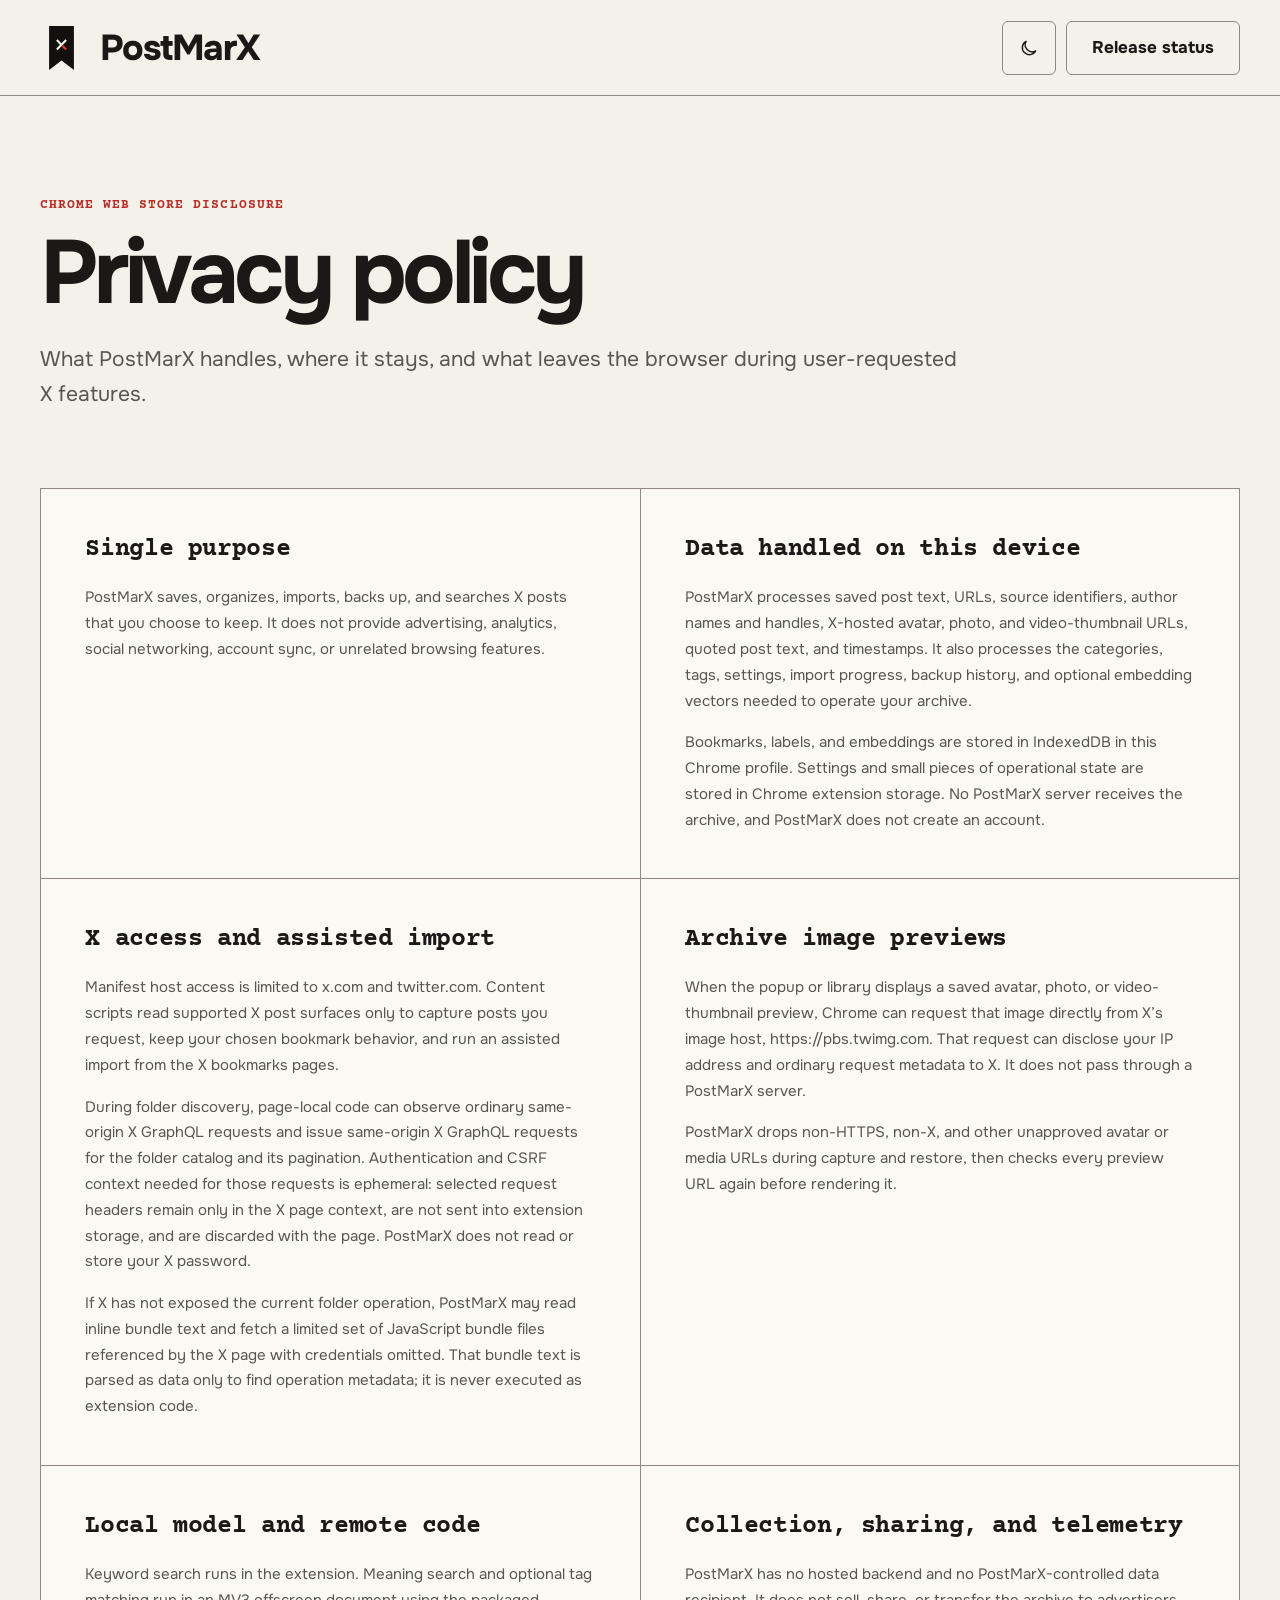
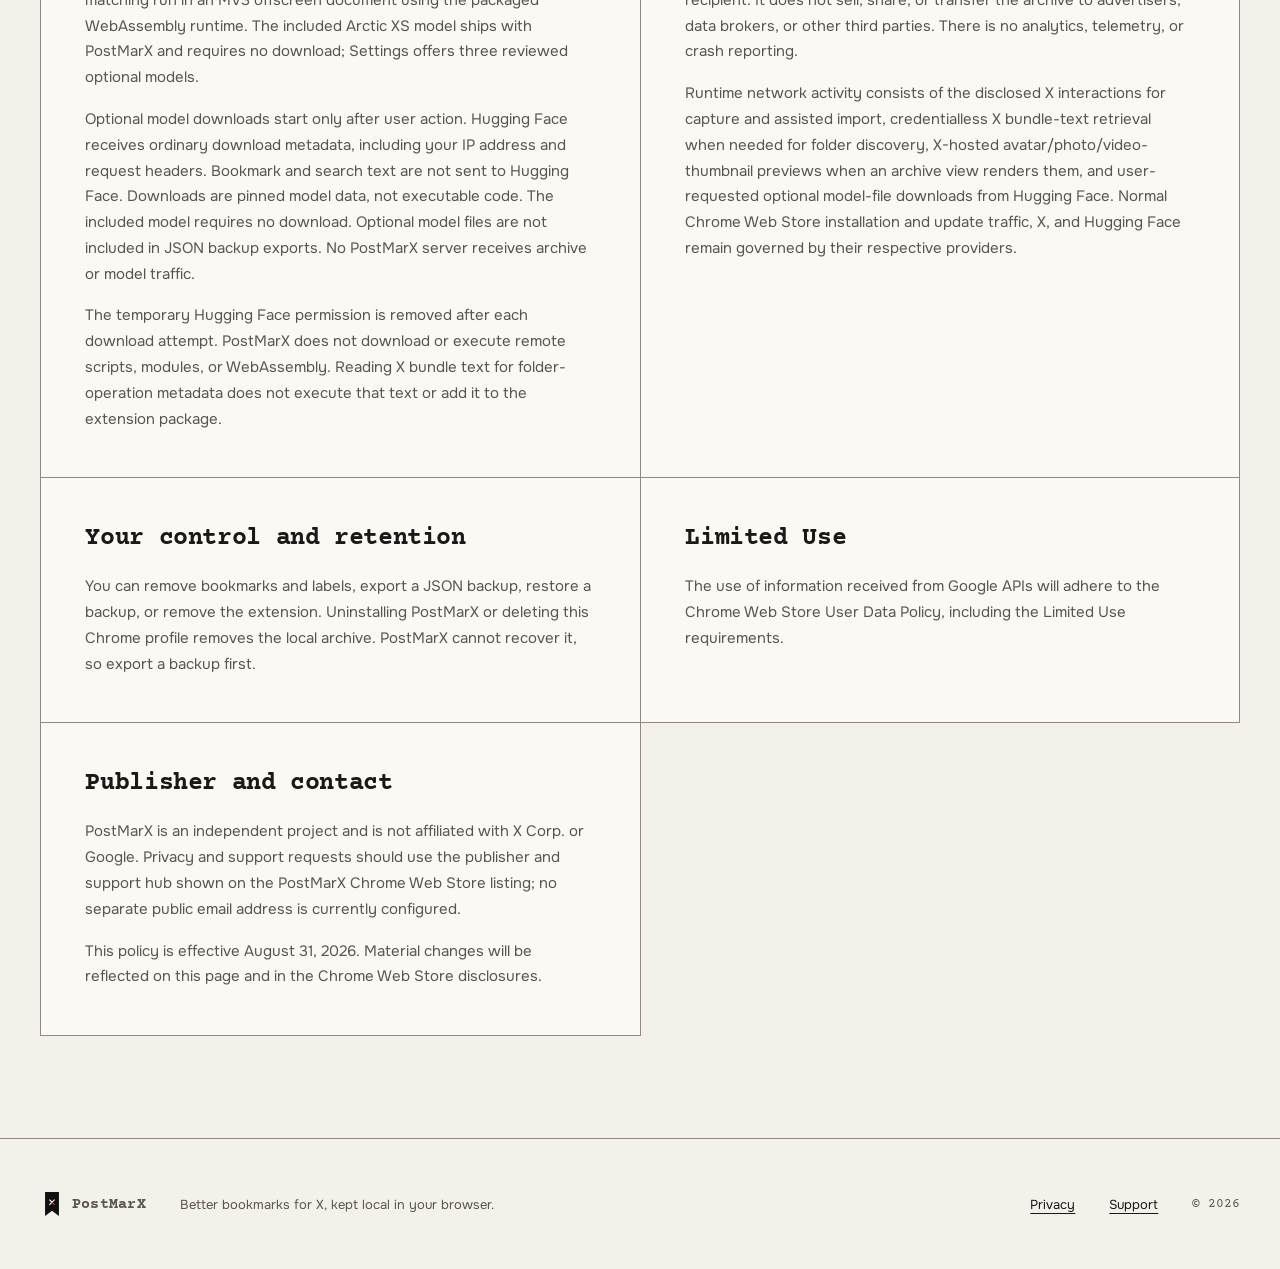
==== privacy.html @ 9039911f "Deploy website 40f8891fd29f" ====
<!doctype html>
<html lang="en">
  <head>
    <meta charset="UTF-8" />
    <meta name="viewport" content="width=device-width, initial-scale=1" />
    <meta name="theme-color" content="#f4f1ea" />
    <meta name="description" content="PostMarX privacy policy and Chrome Web Store data-use disclosure." />
    <link rel="icon" type="image/png" href="./icon-32.png" sizes="32x32" />
    <title>Privacy policy | PostMarX</title>
    <script type="module" crossorigin src="./assets/main-hSiP3x1t.js"></script>
    <link rel="stylesheet" crossorigin href="./assets/main-DnCQyGEs.css">
  </head>
  <body data-page="privacy">
    <div id="app"></div>
  </body>
</html>
---- assets/main-DnCQyGEs.css ----
:root,[data-theme=light]{--lightningcss-light:initial;--lightningcss-dark: ;color-scheme:light;--pmx-bg:#f4f1ea;--pmx-surface:#fbf9f4;--pmx-surface-2:#ece8df;--pmx-surface-3:#ded9cf;--pmx-line:#d9d4ca;--pmx-line-strong:#928a80;--pmx-text:#1b1917;--pmx-text-2:#595550;--pmx-text-3:#6b665f;--pmx-action:#1b1917;--pmx-action-hover:#302c28;--pmx-on-action:#fff9f3;--pmx-accent:#b92d27;--pmx-accent-wash:#f8e7e3;--pmx-accent-line:#e2aca6;--pmx-danger:#972348;--pmx-danger-hover:#7e1a3b;--pmx-danger-wash:#f7e8ed;--pmx-on-danger:#fff7fa;--pmx-ok:#356b49;--pmx-radius-sm:4px;--pmx-radius:6px;--pmx-radius-lg:10px;--pmx-ease:cubic-bezier(.2, 0, 0, 1)}[data-theme=dark]{--lightningcss-light: ;--lightningcss-dark:initial;color-scheme:dark;--pmx-bg:#12110f;--pmx-surface:#1a1816;--pmx-surface-2:#24211e;--pmx-surface-3:#302c28;--pmx-line:#34302c;--pmx-line-strong:#777069;--pmx-text:#f3efe7;--pmx-text-2:#c1bab0;--pmx-text-3:#9d958b;--pmx-action:#e4ded4;--pmx-action-hover:#f3efe7;--pmx-on-action:#181614;--pmx-accent:#f06b62;--pmx-accent-wash:#3b211f;--pmx-accent-line:#80423e;--pmx-danger:#ff84a6;--pmx-danger-hover:#ffa0b9;--pmx-danger-wash:#3a1d29;--pmx-on-danger:#240b14;--pmx-ok:#76c690}@media (prefers-color-scheme:dark){:root:not([data-theme]){--lightningcss-light: ;--lightningcss-dark:initial;color-scheme:dark;--pmx-bg:#12110f;--pmx-surface:#1a1816;--pmx-surface-2:#24211e;--pmx-surface-3:#302c28;--pmx-line:#34302c;--pmx-line-strong:#777069;--pmx-text:#f3efe7;--pmx-text-2:#c1bab0;--pmx-text-3:#9d958b;--pmx-action:#e4ded4;--pmx-action-hover:#f3efe7;--pmx-on-action:#181614;--pmx-accent:#f06b62;--pmx-accent-wash:#3b211f;--pmx-accent-line:#80423e;--pmx-danger:#ff84a6;--pmx-danger-hover:#ffa0b9;--pmx-danger-wash:#3a1d29;--pmx-on-danger:#240b14;--pmx-ok:#76c690}}@font-face{font-family:Onest;src:url(./Onest-Variable-CUIqqgP9.woff2)format("woff2");font-weight:100 900;font-style:normal;font-display:swap}@font-face{font-family:Courier Prime;src:url(./CourierPrime-Regular-DXo6U2x0.ttf)format("truetype");font-weight:400;font-style:normal;font-display:swap}@font-face{font-family:Courier Prime;src:url(./CourierPrime-Bold-CsRXgBhi.ttf)format("truetype");font-weight:700;font-style:normal;font-display:swap}:root{font-synthesis:none;text-rendering:optimizelegibility;scroll-behavior:smooth;--font-voice:"Courier Prime", "Courier New", monospace;--page-gutter:clamp(24px, 3.1vw, 52px);--page-max:1536px;font-family:Onest,ui-sans-serif,system-ui,sans-serif}*{box-sizing:border-box}.sr-only{clip:rect(0, 0, 0, 0);white-space:nowrap;border:0;width:1px;height:1px;padding:0;position:absolute;overflow:hidden}html,body,#app{min-height:100%;margin:0}body{background:var(--pmx-bg);color:var(--pmx-text)}body,button,a{font-family:inherit}a{color:inherit;text-underline-offset:4px;text-decoration-thickness:1px}button{color:inherit}::selection{background:var(--pmx-accent);color:var(--pmx-on-action)}::-webkit-scrollbar{width:10px}::-webkit-scrollbar-track{background:var(--pmx-bg)}::-webkit-scrollbar-thumb{background:var(--pmx-line-strong);border:3px solid var(--pmx-bg)}:focus-visible{outline:2px solid var(--pmx-accent);outline-offset:3px}[data-anchor-focus]:focus{outline:2px solid var(--pmx-accent);outline-offset:8px}.site-shell{background:var(--pmx-bg);min-width:320px;overflow:clip}.site-header{width:min(100%, var(--page-max));min-height:96px;padding:0 var(--page-gutter);border-bottom:1px solid var(--pmx-line-strong);grid-template-columns:1fr auto auto;align-items:center;gap:clamp(28px,4vw,68px);margin:0 auto;display:grid}.site-brand{letter-spacing:-.035em;align-items:center;gap:16px;width:fit-content;font-size:36px;font-weight:760;text-decoration:none;display:inline-flex}.brand-mark{object-fit:contain}.site-brand__mark{width:44px;height:44px}[data-theme=dark] .brand-mark{content:url("data:image/svg+xml,%3csvg%20xmlns='http://www.w3.org/2000/svg'%20width='537.5579'%20height='925.6'%20viewBox='243.2211%2049.2000%20537.5579%20925.6000'%3e%3ctitle%3ePostMarX%20Dark%20Icon%3c/title%3e%3cdesc%3eCanonical%20PostMarX%20bookmark%20icon.%3c/desc%3e%3cpath%20class='ribbon'%20d='%20M%20245.2211%2051.2000%20H%20778.7789%20V%20972.8000%20L%20512%20773.3895%20L%20245.2211%20972.8000%20Z'%20fill='%23F2EFE8'/%3e%3cg%20%3e%3cline%20x1='412.2947'%20y1='544.3368'%20x2='611.7053'%20y2='344.9263'%20stroke='%2311100F'%20stroke-width='45.8105'%20stroke-linecap='butt'/%3e%3cline%20x1='412.2947'%20y1='344.9263'%20x2='503.9158'%20y2='436.5474'%20stroke='%2311100F'%20stroke-width='45.8105'%20stroke-linecap='butt'/%3e%3cline%20x1='534.9053'%20y1='467.5368'%20x2='611.7053'%20y2='544.3368'%20stroke='%23E2342D'%20stroke-width='45.8105'%20stroke-linecap='butt'/%3e%3c/g%3e%3c/svg%3e")}.site-brand--small{font-family:var(--font-voice);letter-spacing:.02em;gap:8px;font-size:15px;font-weight:700}.site-brand--small .site-brand__mark{width:24px;height:24px}.site-header nav{align-items:center;gap:clamp(24px,3vw,46px);display:flex}.site-header nav a{align-items:center;min-height:44px;font-size:17px;text-decoration:none;display:inline-flex}.site-header nav a:hover{color:var(--pmx-accent)}.site-header__actions{align-items:center;gap:10px;display:flex}.theme-toggle{border:1px solid var(--pmx-line-strong);border-radius:var(--pmx-radius);width:54px;height:54px;color:var(--pmx-text);cursor:pointer;transition:background .14s var(--pmx-ease), transform .14s var(--pmx-ease);background:0 0;place-items:center;padding:0;display:grid}.theme-toggle:hover{background:var(--pmx-surface-2)}.theme-toggle:active{transform:translateY(1px)}.chrome-cta,.secondary-action{background:var(--pmx-action);width:fit-content;min-height:54px;color:var(--pmx-on-action);border-radius:var(--pmx-radius);transition:background .14s var(--pmx-ease), transform .14s var(--pmx-ease);justify-content:center;align-items:center;padding:0 25px;font-size:17px;font-weight:720;text-decoration:none;display:inline-flex}.chrome-cta:hover{background:var(--pmx-action-hover);transform:translateY(-1px)}.chrome-cta:active{transform:translateY(1px)}.site-header__cta{min-height:54px}.hero{width:min(100%, var(--page-max));min-height:706px;padding:44px var(--page-gutter) 40px;grid-template-columns:minmax(405px,.86fr) minmax(880px,2.14fr);align-items:center;gap:clamp(24px,2.6vw,44px);margin:0 auto;display:grid}.hero__copy{align-self:center;padding-bottom:12px}.hero__copy h1{letter-spacing:-.04em;text-wrap:nowrap;width:max-content;max-width:none;margin:0 0 24px;font-size:clamp(48px,3.52vw,54px);font-weight:840;line-height:1.08}.hero__copy h1 span{white-space:nowrap}.hero__copy>p{max-width:32ch;color:var(--pmx-text-2);margin:0 0 28px;font-size:18px;line-height:1.55}.hero__copy small{color:var(--pmx-text-3);margin-top:16px;font-size:12px;display:block}.product-flow{grid-template-columns:minmax(235px,.9fr) 38px minmax(170px,.62fr) 38px minmax(400px,1.48fr);align-items:start;gap:10px;width:100%;margin:0;display:grid}.flow-stage{min-width:0}.stage-legend{min-height:52px;font-family:var(--font-voice);text-transform:uppercase;letter-spacing:.08em;white-space:nowrap;align-items:center;gap:12px;margin:0 0 16px;display:flex}.stage-legend span,.proof-strip article>span{border:1px solid var(--pmx-accent);width:30px;height:30px;color:var(--pmx-accent);border-radius:50%;flex:none;place-items:center;font-size:15px;display:grid}.stage-legend b{font-size:14px;font-weight:400}.save-card{border:1px solid var(--pmx-line-strong);border-radius:var(--pmx-radius-lg);background:var(--pmx-surface);flex-direction:column;height:414px;display:flex;overflow:hidden}.save-card__chrome{border-bottom:1px solid var(--pmx-line);min-height:54px;color:var(--pmx-text-2);justify-content:space-between;align-items:center;padding:0 25px;display:flex}.save-card__post{padding:28px 18px 20px}.save-card__author,.library-demo__detail-author{align-items:center;gap:10px;display:flex}.save-card__author>p,.library-demo__detail-author p{gap:1px;min-width:0;margin:0;display:grid}.save-card__author strong,.save-card__author small{white-space:nowrap;text-overflow:ellipsis;overflow:hidden}.save-card__author small,.library-demo__detail-author small{color:var(--pmx-text-3);font-size:10px}.save-card__author>svg{margin-left:auto}.save-card__post>p{min-height:118px;margin:20px 0 10px;font-size:13px;line-height:1.6}.save-card__actions{color:var(--pmx-text-2);font-family:var(--font-voice);justify-content:space-between;align-items:center;font-size:10px;display:flex}.save-card__actions>span{align-items:center;gap:4px;display:inline-flex}.save-card__bookmark{border:1px solid var(--pmx-accent);border-radius:var(--pmx-radius-sm);background:var(--pmx-accent-wash);width:36px;height:36px;color:var(--pmx-accent);place-items:center;position:relative;display:grid!important}.save-card__bookmark-glyph{fill:currentColor}.save-card__click-pointer{z-index:1;color:var(--pmx-text);filter:drop-shadow(-1px 0 var(--pmx-surface)) drop-shadow(1px 0 var(--pmx-surface)) drop-shadow(0 -1px var(--pmx-surface)) drop-shadow(0 1px var(--pmx-surface));pointer-events:none;position:absolute;top:19px;left:16px}.save-card__toast{border-radius:var(--pmx-radius);background:var(--pmx-surface);grid-template-columns:auto 1fr auto;align-items:center;gap:10px;min-height:66px;margin:auto 16px 16px;padding:10px 14px;font-size:12px;display:grid;box-shadow:0 8px 24px #1b19172e}.save-card__toast-mark{width:28px;height:28px}.flow-arrow{color:var(--pmx-accent);margin-top:66px;overflow:hidden}.flow-arrow svg,.local-path>svg{fill:none;stroke:currentColor;stroke-width:2px;stroke-linecap:square;stroke-linejoin:miter;width:100%;display:block}.flow-arrow svg{animation:route-signal .82s var(--pmx-ease) both}@keyframes route-signal{0%{clip-path:inset(0 100% 0 0)}to{clip-path:inset(0)}}.model-plate{border:2px solid var(--pmx-line-strong);border-radius:var(--pmx-radius-lg);background:var(--pmx-surface);height:250px;box-shadow:inset 0 0 0 5px var(--pmx-surface-2);font-family:var(--font-voice);text-align:center;flex-direction:column;justify-content:center;align-items:center;gap:14px;margin-top:76px;display:flex;position:relative}.model-plate:before,.model-plate:after{content:"";background:repeating-linear-gradient(90deg, var(--pmx-line-strong) 0 3px, transparent 3px 8px);width:72%;height:10px;position:absolute;left:14%}.model-plate:before{top:-11px}.model-plate:after{bottom:-11px}.model-plate>span{letter-spacing:.08em;font-size:13px}.model-plate>strong{letter-spacing:.05em;font-size:22px}.model-plate>b{border:2px solid var(--pmx-accent);color:var(--pmx-accent);letter-spacing:.02em;padding:7px 9px 4px;font-size:19px;font-weight:400;transform:rotate(-5deg)}.model-plate>small{letter-spacing:.05em;font-size:10px;line-height:1.65}.model-plate__pin{border:1px solid var(--pmx-line-strong);border-radius:50%;width:8px;height:8px;position:absolute}.model-plate__pin--one{top:12px;left:12px}.model-plate__pin--two{top:12px;right:12px}.model-plate__pin--three{bottom:12px;left:12px}.model-plate__pin--four{bottom:12px;right:12px}.search-demo{border:1px solid var(--pmx-line-strong);border-radius:var(--pmx-radius-lg);background:var(--pmx-surface);flex-direction:column;height:590px;font-size:13px;display:flex;overflow:hidden}.search-demo__header{border-bottom:1px solid var(--pmx-line);justify-content:space-between;align-items:center;min-height:52px;padding:0 14px;display:flex}.search-demo__brand,.search-demo__tools,.search-demo__author,.search-demo__chips,.search-demo__status>span,.library-demo__status>span{align-items:center;display:flex}.search-demo__brand{font-family:var(--font-voice);gap:7px}.search-demo__brand strong{letter-spacing:.04em;font-size:14px}.search-demo__brand span{color:var(--pmx-text-3);font-size:11px}.search-demo__mark{width:28px;height:28px}.search-demo__tools{color:var(--pmx-text-2);gap:12px}.search-demo__tools:before{content:"↗";border-right:1px solid var(--pmx-line);align-items:center;min-height:24px;padding-right:12px;font-size:20px;line-height:1;display:inline-flex}.search-demo__tools svg{width:16px;height:16px}.search-demo__controls{border-bottom:1px solid var(--pmx-line);padding:12px}.search-demo__query{border:1px solid var(--pmx-line-strong);border-radius:var(--pmx-radius-sm);white-space:nowrap;align-items:center;gap:9px;min-height:40px;padding:0 11px;font-size:15px;display:flex;overflow:hidden}.search-demo__query span{text-overflow:ellipsis;overflow:hidden}.search-demo__filters{grid-template-columns:1fr 1fr;gap:8px;margin-top:10px;display:grid}.search-demo__filter{grid-template-columns:minmax(0,1fr);gap:5px;min-width:0;display:grid}.search-demo__filter small{color:var(--pmx-text-2);grid-column:1;font-size:11px;font-weight:600}.search-demo__filter b{border:1px solid var(--pmx-line-strong);border-radius:var(--pmx-radius-sm);grid-area:2/1;align-items:center;gap:6px;min-height:34px;padding:0 34px 0 10px;font-size:13px;font-weight:450;display:flex}.search-demo__filter>svg{pointer-events:none;grid-area:2/1;place-self:center end;margin-right:10px}.search-demo__summary{grid-template-columns:minmax(max-content,1fr) auto;align-items:start;gap:6px 12px;padding:10px 12px;display:grid}.search-demo__summary>span{color:var(--pmx-text-3);font-family:var(--font-voice);align-self:center;font-size:11px}.search-demo__modes,.mode-switch{border:1px solid var(--pmx-line-strong);border-radius:var(--pmx-radius-sm);width:fit-content;margin:0;display:flex;overflow:hidden}.search-demo__modes span,.mode-switch span{border-right:1px solid var(--pmx-line);align-items:center;min-height:28px;padding:0 10px;font-size:11px;font-weight:600;display:inline-flex}.search-demo__modes span:last-child,.mode-switch span:last-child{border-right:0}.search-demo__modes span[data-active=true],.mode-switch span[data-active=true]{background:var(--pmx-accent-wash);color:var(--pmx-accent)}.search-demo__summary p{color:var(--pmx-text-2);text-align:right;grid-column:2;margin:0;font-size:11px;line-height:1.35}.search-demo__results{flex:1;min-height:0;overflow:hidden}.search-demo__result{border-top:1px solid var(--pmx-line);grid-template-columns:28px 1fr auto;align-items:start;gap:9px;min-height:128px;padding:12px;display:grid}.search-demo__avatar{border:1px solid var(--pmx-line);background:var(--pmx-surface-2);width:28px;height:28px;color:var(--pmx-text-2);font-family:var(--font-voice);border-radius:50%;place-items:center;font-size:9px;display:grid}.search-demo__result-copy{min-width:0}.search-demo__author{gap:6px}.search-demo__author strong{font-size:13px}.search-demo__author span,.search-demo__result>time{color:var(--pmx-text-3);font-size:11px}.search-demo__result-copy>p{color:var(--pmx-text-2);margin:6px 0 9px;font-size:13px;line-height:1.5}.search-demo__chips{flex-wrap:wrap;gap:5px}.search-demo__chip{border-radius:var(--pmx-radius-sm);background:var(--pmx-surface-2);min-height:22px;font-family:var(--font-voice);align-items:center;gap:4px;padding:0 7px;font-size:10px;display:inline-flex}.search-demo__chip[data-category=true]{border:1px solid var(--pmx-line-strong);background:0 0}.search-demo__chip i,.library-demo__sidebar i,.library-demo__detail i,.organize-docket__rail i{background:var(--pmx-accent);width:6px;height:6px;display:inline-block}i[data-color=ochre]{background:#9b6d24}i[data-color=green]{background:var(--pmx-ok)}.search-demo__status,.library-demo__status{border-top:1px solid var(--pmx-line);min-height:34px;font-family:var(--font-voice);color:var(--pmx-text-2);white-space:nowrap;justify-content:space-between;align-items:center;padding:0 12px;font-size:11px;display:flex}.search-demo__status i,.library-demo__status i{border:1px solid var(--pmx-ok);background:var(--pmx-ok);border-radius:50%;width:8px;height:8px;margin-right:6px}.search-demo__status .search-demo__status-spinner{border-color:var(--pmx-text-3);background:0 0;border-right-color:#0000}.proof-strip{width:min(100%, var(--page-max));border-top:1px solid var(--pmx-line-strong);border-bottom:1px solid var(--pmx-line-strong);grid-template-columns:repeat(3,1fr);min-height:222px;margin:0 auto;display:grid}.proof-strip article{border-right:1px solid var(--pmx-line-strong);grid-template-columns:30px 1fr;align-items:start;gap:14px;padding:48px clamp(26px,3vw,54px);display:grid}.proof-strip article:last-child{border-right:0}.proof-strip h2{font-family:var(--font-voice);letter-spacing:.02em;margin:2px 0 16px;font-size:17px}.proof-strip p{max-width:39ch;color:var(--pmx-text-2);margin:0;font-size:14px;line-height:1.6}.section{width:min(100%, var(--page-max));padding:clamp(84px, 9vw, 140px) var(--page-gutter);border-bottom:1px solid var(--pmx-line-strong);margin:0 auto}.section-heading{max-width:780px;margin-bottom:52px}.section-heading h2,.privacy-section h2,.install-section h2{letter-spacing:-.04em;text-wrap:balance;max-width:15ch;margin:0 0 22px;font-size:clamp(38px,4.3vw,68px);line-height:1.02}.section-heading>p,.privacy-section__copy>p,.install-section>p{max-width:65ch;color:var(--pmx-text-2);margin:0;font-size:18px;line-height:1.6}.library-demo{border:1px solid var(--pmx-line-strong);border-radius:var(--pmx-radius-lg);background:var(--pmx-surface);grid-template-rows:64px 1fr;grid-template-columns:190px minmax(440px,1fr) minmax(310px,.72fr);min-height:680px;margin:0;display:grid;overflow:hidden}.library-demo__header{border-bottom:1px solid var(--pmx-line);grid-column:1/-1;grid-template-columns:190px minmax(300px,620px) 1fr;align-items:center;gap:22px;padding:0 18px;display:grid}.library-demo__brand small{color:var(--pmx-text-3);font-family:var(--font-voice);white-space:nowrap;font-size:10px;font-weight:400}.library-demo__search{border:1px solid var(--pmx-line-strong);border-radius:var(--pmx-radius-sm);min-height:38px;color:var(--pmx-text-2);align-items:center;gap:10px;padding:0 12px;display:flex}.library-demo__theme{justify-self:end;place-items:center;display:grid}.library-demo__sidebar{border-right:1px solid var(--pmx-line);flex-direction:column;gap:4px;min-width:0;padding:14px 10px;font-size:13px;display:flex}.library-demo__sidebar>strong{color:var(--pmx-text-3);font-family:var(--font-voice);letter-spacing:.08em;margin:16px 8px 5px;font-size:10px}.library-demo__sidebar>span{border-radius:var(--pmx-radius-sm);align-items:center;gap:8px;min-height:38px;padding:0 9px;display:flex}.library-demo__sidebar>span[data-active=true]{background:var(--pmx-accent-wash);color:var(--pmx-accent)}.library-demo__sidebar b{font-family:var(--font-voice);margin-left:auto;font-size:10px}.library-demo__main{min-width:0;overflow:hidden}.library-demo__titlebar{border-bottom:1px solid var(--pmx-line);align-items:center;min-height:52px;padding:0 16px;font-size:16px;font-weight:720;display:flex}.library-demo__toolbar{justify-content:space-between;align-items:center;min-height:54px;padding:0 12px;display:flex}.library-demo__toolbar strong{color:var(--pmx-text-3);font-family:var(--font-voice);font-size:10px}.library-demo__toolbar>span{border:1px solid var(--pmx-line-strong);border-radius:var(--pmx-radius-sm);align-items:center;gap:8px;min-height:34px;padding:0 10px;font-size:12px;font-weight:620;display:inline-flex}.library-demo__rows>article{border-bottom:1px solid var(--pmx-line);grid-template-columns:36px minmax(0,1fr) auto;align-content:start;gap:12px;min-height:234px;padding:16px 14px;display:grid;position:relative}.library-demo__rows>article[data-selected=true]{background:var(--pmx-surface-2);box-shadow:inset 0 1px var(--pmx-line-strong), inset 0 -1px var(--pmx-line-strong)}.library-demo__rows .search-demo__avatar{width:36px;height:36px;font-size:11px}.library-demo__rows h3{margin:0;font-size:14px}.library-demo__rows h3 small{color:var(--pmx-text-3);margin-left:5px;font-weight:400}.library-demo__rows p{color:var(--pmx-text-2);margin:7px 0 10px;font-size:13px;line-height:1.45}.library-demo__rows time{color:var(--pmx-text-3);font-family:var(--font-voice);font-size:10px}.library-demo__row-copy{min-width:0}.library-demo__row-actions{border:1px solid var(--pmx-line);border-radius:var(--pmx-radius-sm);background:var(--pmx-surface);box-shadow:0 2px 7px color-mix(in srgb, var(--pmx-bg) 65%, transparent);align-items:center;gap:8px;padding:5px 7px;font-size:10px;font-weight:650;display:flex;position:absolute;top:8px;right:8px}.library-demo__row-actions span{white-space:nowrap;align-items:center;gap:3px;display:inline-flex}.library-demo__media{border:1px solid var(--pmx-line-strong);border-radius:var(--pmx-radius-sm);width:100%;height:138px;overflow:hidden}.library-demo__media--photo{background:linear-gradient(90deg, #33481ae6, #777144c7 42%, #615346e0), var(--pmx-surface-3)}.library-demo__media--photo span{filter:blur(5px);background:#2b2730e0;border-radius:42% 42% 12% 12%;width:22%;height:105%;margin:8% auto 0;display:block;box-shadow:0 0 34px 12px #e6e2cb4d}.library-demo__media--code{background:#211b1e;align-content:center;gap:7px;padding:12px;display:grid}.library-demo__media--code span{width:calc(48% + var(--code-line,0%));opacity:.66;background:#a89183;border-radius:1px;height:3px}.library-demo__media--code span:nth-child(2n){background:#846f8f;width:76%}.library-demo__media--code span:nth-child(3n){background:#9e5c58;width:61%}.library-demo__media--compact{height:118px}.library-demo__detail{border-left:1px solid var(--pmx-line);flex-direction:column;min-width:0;display:flex}.library-demo__detail>header{border-bottom:1px solid var(--pmx-line);min-height:52px;color:var(--pmx-text-2);letter-spacing:.08em;text-transform:uppercase;justify-content:space-between;align-items:center;padding:0 16px;font-size:11px;font-weight:700;display:flex}.library-demo__detail-body{flex:1;min-height:0;padding:16px}.library-demo__detail-author{align-items:center;gap:10px;display:flex}.library-demo__detail-author .search-demo__avatar{width:38px;height:38px}.library-demo__detail-author strong,.library-demo__detail-author small{display:block}.library-demo__detail-author p{margin:0}.library-demo__detail-author small{color:var(--pmx-text-3);margin-top:2px}.library-demo__detail-body>p{margin:16px 0 14px;font-size:13px;line-height:1.5}.library-demo__detail .library-demo__media{height:174px}.library-demo__manage-labels{border:1px solid var(--pmx-line-strong);border-radius:var(--pmx-radius-sm);align-items:center;gap:7px;width:fit-content;min-height:34px;margin:12px 0;padding:0 10px;font-size:12px;font-weight:650;display:inline-flex}.library-demo__detail dl{margin:0}.library-demo__detail dl>div{grid-template-columns:54px minmax(0,1fr);align-items:center;min-height:30px;font-size:10px;display:grid}.library-demo__detail dt{color:var(--pmx-text-3);font-family:var(--font-voice);text-transform:uppercase;font-weight:700}.library-demo__detail dd{min-width:0;color:var(--pmx-text-2);font-family:var(--font-voice);white-space:nowrap;text-overflow:ellipsis;justify-content:flex-end;align-items:center;gap:7px;margin:0;display:flex;overflow:hidden}.library-demo__icon-action{place-items:center;margin-left:auto;display:grid}.library-demo__detail-actions{border-top:1px solid var(--pmx-line);justify-content:space-between;align-items:center;gap:8px;min-height:54px;padding:0 16px;display:flex}.library-demo__detail-actions span{border-radius:var(--pmx-radius-sm);background:var(--pmx-action);min-height:34px;color:var(--pmx-on-action);white-space:nowrap;align-items:center;gap:6px;padding:0 10px;font-size:11px;font-weight:650;display:inline-flex}.library-demo__detail-actions span:last-child{background:var(--pmx-danger);color:var(--pmx-on-danger)}.mode-switch{margin:0}.mode-explanations{border-top:1px solid var(--pmx-line-strong);border-bottom:1px solid var(--pmx-line-strong);grid-template-columns:repeat(3,1fr);margin-top:30px;display:grid}.mode-explanations article{border-right:1px solid var(--pmx-line-strong);padding:28px 30px}.mode-explanations article:last-child{border-right:0}.mode-explanations h3{font-family:var(--font-voice);margin:0 0 10px;font-size:16px}.mode-explanations p{color:var(--pmx-text-2);margin:0;line-height:1.55}.scope-note{max-width:80ch;color:var(--pmx-text-3);margin:24px 0 0;font-size:13px;line-height:1.6}.organize-section{grid-template-columns:minmax(330px,.75fr) minmax(600px,1.25fr);gap:clamp(50px,8vw,130px);display:grid}.organize-section .section-heading{margin:0}.organize-docket{border-top:1px solid var(--pmx-line-strong);border-bottom:1px solid var(--pmx-line-strong);grid-template-columns:minmax(220px,.78fr) minmax(340px,1.22fr);display:grid}.organize-docket__rail{border-right:1px solid var(--pmx-line-strong);margin:0;padding:18px 22px}.organize-docket__rail>div{border-bottom:1px solid var(--pmx-line);justify-content:space-between;align-items:center;min-height:48px;font-size:13px;display:flex}.organize-docket__rail>div:last-child{border-bottom:0}.organize-docket__rail span{align-items:center;gap:8px;display:flex}.organize-docket__rail b{color:var(--pmx-text-3);font-family:var(--font-voice);font-size:11px}.organize-docket__copy{padding:8px 28px}.organize-docket__copy article{border-bottom:1px solid var(--pmx-line);grid-template-columns:24px 1fr;column-gap:12px;padding:23px 0;display:grid}.organize-docket__copy article:last-child{border-bottom:0}.organize-docket__copy svg{color:var(--pmx-accent);grid-row:1/3}.organize-docket__copy h3{font-family:var(--font-voice);margin:0 0 8px;font-size:15px}.organize-docket__copy p{color:var(--pmx-text-2);margin:0;font-size:13px;line-height:1.55}.privacy-section{background:var(--pmx-surface-2);grid-template-columns:minmax(360px,.78fr) minmax(650px,1.22fr);align-items:center;gap:clamp(50px,8vw,130px);display:grid}.privacy-section__copy ul{gap:12px;margin:30px 0 0;padding:0;list-style:none;display:grid}.privacy-section__copy li{align-items:center;gap:10px;font-size:14px;display:flex}.privacy-section__copy li svg{color:var(--pmx-ok)}.text-link{color:var(--pmx-accent);margin-top:28px;font-weight:700;display:inline-block}.local-path{grid-template-columns:repeat(3,minmax(150px,1fr) 46px);align-items:center;min-height:300px;margin:0;display:grid}.local-path>div{border:1px solid var(--pmx-line-strong);border-radius:var(--pmx-radius-lg);background:var(--pmx-bg);text-align:center;flex-direction:column;justify-content:center;align-items:center;gap:14px;min-height:190px;padding:30px 18px;display:flex}.local-path>div svg{color:var(--pmx-accent)}.local-path>div span{font-family:var(--font-voice);letter-spacing:.07em;font-size:11px}.local-path>div b{max-width:16ch;font-size:13px;font-weight:500;line-height:1.45}.local-path>svg{color:var(--pmx-accent)}.local-path>div:last-child{grid-column:5}.faq-section{grid-template-columns:minmax(340px,.75fr) minmax(560px,1.25fr);gap:clamp(60px,8vw,140px);display:grid}.faq-section .section-heading{margin:0}.faq-list{border-top:1px solid var(--pmx-line-strong)}.faq-list details{border-bottom:1px solid var(--pmx-line-strong)}.faq-list summary{cursor:pointer;justify-content:space-between;align-items:center;gap:20px;min-height:68px;font-weight:650;list-style:none;display:flex}.faq-list summary::-webkit-details-marker{display:none}.faq-list summary svg{transition:transform .14s var(--pmx-ease);flex:none}.faq-list details[open] summary svg{transform:rotate(180deg)}.faq-list details p{max-width:68ch;color:var(--pmx-text-2);margin:-4px 44px 24px 0;line-height:1.65}.install-section{width:min(100%, var(--page-max));min-height:490px;padding:92px var(--page-gutter);border-bottom:1px solid var(--pmx-line-strong);text-align:center;flex-direction:column;justify-content:center;align-items:center;margin:0 auto;display:flex}.install-section__mark{width:52px;height:52px;margin-bottom:24px}.install-section h2{max-width:16ch}.install-section>p{max-width:48ch;margin-bottom:30px}.secondary-action{color:var(--pmx-text);border:1px solid var(--pmx-line-strong);background:0 0}.secondary-action:hover{color:var(--pmx-accent);border-color:var(--pmx-accent)}.policy-page{width:min(100%, var(--page-max));padding:clamp(70px, 8vw, 126px) var(--page-gutter);border-bottom:1px solid var(--pmx-line-strong);margin:0 auto}.policy-page__hero{max-width:920px;margin-bottom:clamp(48px,6vw,88px)}.policy-page__eyebrow{color:var(--pmx-accent);font-family:var(--font-voice);letter-spacing:.08em;text-transform:uppercase;margin:0 0 18px;font-size:13px;font-weight:700}.policy-page__hero h1{letter-spacing:-.05em;margin:0 0 24px;font-size:clamp(50px,7vw,96px);line-height:.98}.policy-page__hero>p:last-child{max-width:68ch;color:var(--pmx-text-2);margin:0;font-size:clamp(17px,2vw,21px);line-height:1.65}.policy-page__grid,.support-grid{border-top:1px solid var(--pmx-line-strong);border-left:1px solid var(--pmx-line-strong);grid-template-columns:repeat(2,minmax(0,1fr));display:grid}.policy-card{border-right:1px solid var(--pmx-line-strong);border-bottom:1px solid var(--pmx-line-strong);background:var(--pmx-surface);min-width:0;padding:clamp(28px,3.5vw,52px)}.policy-card h2,.support-hub h2{font-family:var(--font-voice);letter-spacing:-.015em;margin:0 0 20px;font-size:clamp(19px,2vw,25px);line-height:1.25}.policy-card p,.policy-card li,.support-hub p{color:var(--pmx-text-2);font-size:15px;line-height:1.72}.policy-card p{margin:0 0 16px}.policy-card p:last-child{margin-bottom:0}.policy-card ol,.policy-card ul{margin:0;padding-left:1.35em}.policy-card li+li{margin-top:12px}.support-hub{border:1px solid var(--pmx-line-strong);background:var(--pmx-surface-2);grid-template-columns:minmax(0,1fr) auto;align-items:center;gap:clamp(28px,5vw,74px);margin-top:clamp(48px,6vw,80px);padding:clamp(30px,4vw,58px);display:grid}.support-hub h2{margin-bottom:12px}.support-hub p{max-width:68ch;margin:0}.support-hub .policy-page__eyebrow{color:var(--pmx-accent);margin-bottom:12px}.support-hub__status{font-family:var(--font-voice);max-width:34ch!important;font-size:13px!important}.site-footer{width:min(100%, var(--page-max));min-height:130px;padding:28px var(--page-gutter);color:var(--pmx-text-2);grid-template-columns:auto 1fr auto auto auto;align-items:center;gap:34px;margin:0 auto;font-size:13px;display:grid}.site-footer p{margin:0}.site-footer>a:not(.site-brand){color:var(--pmx-text)}.site-footer>span{font-family:var(--font-voice)}@media (width<=1320px){.hero{grid-template-columns:300px minmax(0,1fr)}.hero__copy h1{font-size:52px}.product-flow{grid-template-columns:minmax(210px,.9fr) 28px minmax(150px,.62fr) 28px minmax(350px,1.48fr);gap:6px}.stage-legend{letter-spacing:.04em;gap:8px}.stage-legend b{font-size:12px}.library-demo{grid-template-columns:150px minmax(390px,1fr) 290px}.library-demo__header{grid-template-columns:150px minmax(300px,620px) 1fr}.library-demo__detail-body{padding:14px}.library-demo__detail-actions{padding:0 12px}.local-path{grid-template-columns:minmax(150px,1fr) 34px minmax(150px,1fr) 34px minmax(150px,1fr)}}@media (width<=1390px){.site-header{grid-template-columns:1fr auto}.site-header nav{display:none}.hero{grid-template-columns:1fr;padding-top:72px}.hero__copy{display:block}.hero__copy h1{grid-column:1/-1;width:auto;max-width:650px}.hero__copy>p{max-width:48ch}.product-flow{grid-template-columns:minmax(230px,.9fr) 34px minmax(170px,.62fr) 34px minmax(380px,1.48fr);margin-top:36px}.proof-strip{margin-top:54px}.organize-section,.privacy-section,.faq-section{grid-template-columns:1fr}.organize-section .section-heading,.faq-section .section-heading{margin-bottom:0}.local-path{max-width:760px}}@media (width<=1020px){.library-demo{grid-template-columns:155px minmax(0,1fr)}.library-demo__header{grid-template-columns:155px minmax(300px,1fr) auto}.library-demo__detail{display:none}}@media (width>=781px) and (width<=960px){.product-flow{grid-template-rows:auto 54px auto;grid-template-columns:minmax(300px,1fr) 46px minmax(220px,.72fr);gap:18px 14px}.flow-stage--save{grid-area:1/1}.flow-arrow--save-to-model{grid-area:1/2}.flow-stage--model{grid-area:1/3}.flow-arrow--model-to-search{grid-area:2/3;align-self:center;width:42px;margin:4px auto;transform:rotate(90deg)}.flow-stage--search{grid-area:3/1/auto/-1}.save-card{max-width:390px}.model-plate{min-width:220px}}@media (width<=780px){.site-header{gap:12px;min-height:76px}.site-brand{gap:9px;font-size:25px}.site-brand__mark{width:32px;height:32px}.theme-toggle{width:44px;height:44px}.site-header__cta{min-height:44px;padding:0 15px;font-size:14px}.hero{min-height:auto;padding-top:54px}.hero__copy{display:block}.hero__copy h1{width:max-content;max-width:none;font-size:clamp(43px,12vw,62px)}.hero__copy>p{font-size:17px}.product-flow{flex-direction:column;align-items:stretch;gap:22px;display:flex}.flow-stage{width:100%}.stage-legend{min-height:40px;margin-bottom:10px}.flow-arrow{width:42px;margin:-2px auto;transform:rotate(90deg)}.save-card{max-width:390px;margin:0 auto}.model-plate{width:min(100%,280px);height:230px;margin:0 auto}.search-demo{height:590px}.proof-strip{grid-template-columns:1fr;margin-top:80px}.proof-strip article{border-right:0;border-bottom:1px solid var(--pmx-line-strong)}.proof-strip article:last-child{border-bottom:0}.section{padding-top:80px;padding-bottom:80px}.section-heading h2,.privacy-section h2,.install-section h2{font-size:clamp(38px,10vw,54px)}.section-heading>p,.privacy-section__copy>p,.install-section>p{font-size:16px}.library-demo{grid-template-rows:auto auto 1fr;grid-template-columns:1fr;min-height:640px}.library-demo__header{grid-column:1;grid-template-columns:1fr auto;gap:12px;padding:12px}.library-demo__header .site-brand{display:none}.library-demo__search{grid-column:1}.library-demo__theme{grid-area:1/2}.library-demo__sidebar{border-right:0;border-bottom:1px solid var(--pmx-line);flex-direction:row;padding:10px 12px;overflow:auto}.library-demo__sidebar>strong{display:none}.library-demo__sidebar>span{flex:none}.library-demo__toolbar{min-height:54px;padding:0 12px}.library-demo__rows>article{min-height:220px}.library-demo__row-actions{display:none}.mode-explanations{grid-template-columns:1fr}.mode-explanations article{border-right:0;border-bottom:1px solid var(--pmx-line-strong)}.mode-explanations article:last-child{border-bottom:0}.organize-docket{grid-template-columns:1fr}.organize-docket__rail{border-right:0;border-bottom:1px solid var(--pmx-line-strong)}.local-path{flex-direction:column;gap:12px;display:flex}.local-path>div{width:100%;min-height:150px}.local-path>svg{width:38px;transform:rotate(90deg)}.site-footer{grid-template-columns:1fr auto;gap:18px}.site-footer p{grid-area:2/1/auto/-1}.policy-page__grid,.support-grid,.support-hub{grid-template-columns:1fr}}@media (width<=420px){:root{--page-gutter:18px}.site-header{padding-right:12px}.site-brand{font-size:21px}.site-header__actions{gap:6px}.theme-toggle{width:40px;height:40px}.site-header__cta{padding:0 12px}.hero__copy h1{letter-spacing:-.035em;text-wrap:balance;width:auto;font-size:clamp(39px,11vw,46px)}.hero__copy h1 span{white-space:normal}.search-demo__tools{gap:9px}.search-demo__summary{grid-template-columns:1fr}.search-demo__modes,.search-demo__summary p{grid-column:1}.search-demo__summary p{text-align:left}.search-demo__result{grid-template-columns:28px 1fr}.search-demo__result>time,.library-demo__toolbar>span{display:none}.library-demo__rows>article{grid-template-columns:34px 1fr}.library-demo__rows time{display:none}.organize-docket__copy{padding:8px 18px}.faq-list summary{font-size:14px}.site-footer{grid-template-columns:1fr}.site-footer>a:not(.site-brand),.site-footer>span{width:fit-content}}@media (prefers-reduced-motion:reduce){:root{scroll-behavior:auto}*,:before,:after{transition-duration:.01ms!important;animation-duration:.01ms!important;animation-iteration-count:1!important}}@media (prefers-color-scheme:dark){:root:not([data-theme]) .brand-mark{content:url("data:image/svg+xml,%3csvg%20xmlns='http://www.w3.org/2000/svg'%20width='537.5579'%20height='925.6'%20viewBox='243.2211%2049.2000%20537.5579%20925.6000'%3e%3ctitle%3ePostMarX%20Dark%20Icon%3c/title%3e%3cdesc%3eCanonical%20PostMarX%20bookmark%20icon.%3c/desc%3e%3cpath%20class='ribbon'%20d='%20M%20245.2211%2051.2000%20H%20778.7789%20V%20972.8000%20L%20512%20773.3895%20L%20245.2211%20972.8000%20Z'%20fill='%23F2EFE8'/%3e%3cg%20%3e%3cline%20x1='412.2947'%20y1='544.3368'%20x2='611.7053'%20y2='344.9263'%20stroke='%2311100F'%20stroke-width='45.8105'%20stroke-linecap='butt'/%3e%3cline%20x1='412.2947'%20y1='344.9263'%20x2='503.9158'%20y2='436.5474'%20stroke='%2311100F'%20stroke-width='45.8105'%20stroke-linecap='butt'/%3e%3cline%20x1='534.9053'%20y1='467.5368'%20x2='611.7053'%20y2='544.3368'%20stroke='%23E2342D'%20stroke-width='45.8105'%20stroke-linecap='butt'/%3e%3c/g%3e%3c/svg%3e")}}@media (forced-colors:active){.chrome-cta,.secondary-action,.save-card,.search-demo,.library-demo,.local-path>div,.policy-card,.support-hub{border:1px solid canvastext}.flow-arrow,.local-path>svg,.organize-docket__copy svg{color:linktext}:focus-visible{outline-color:highlight}}
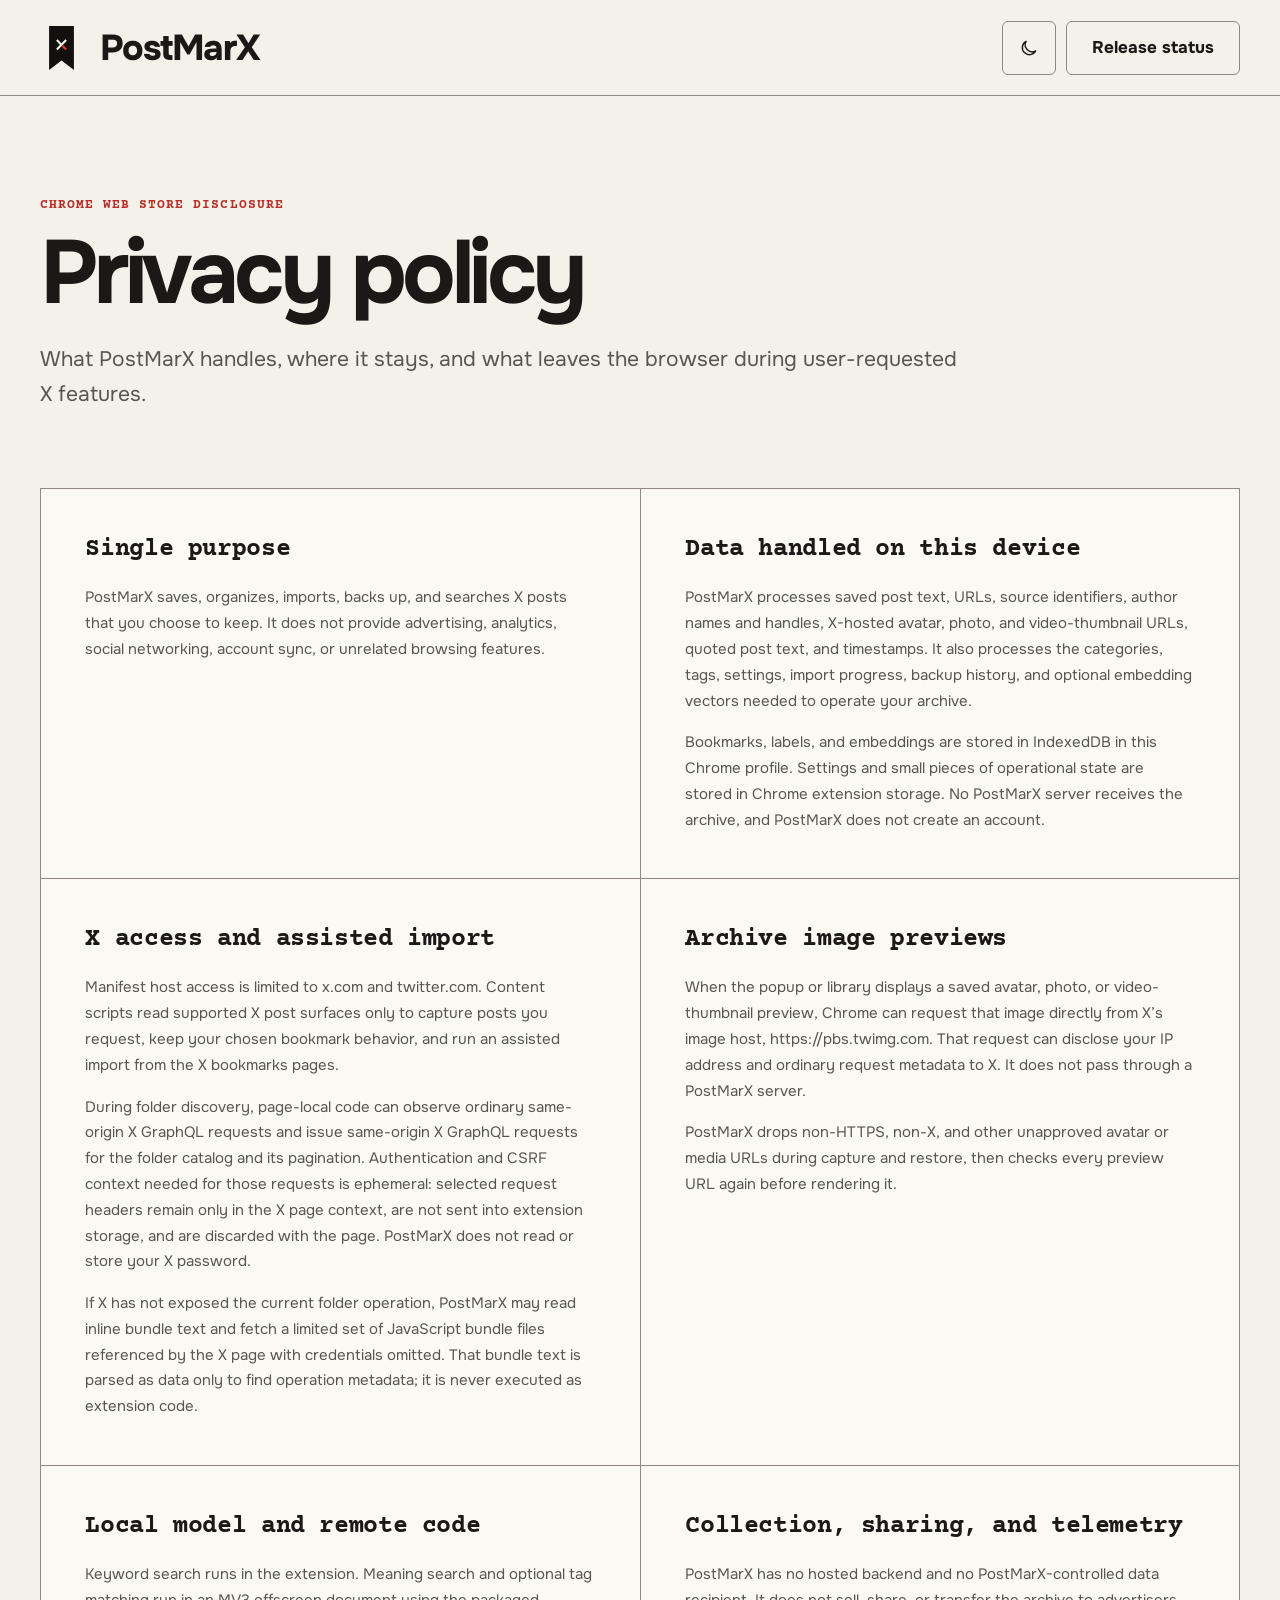
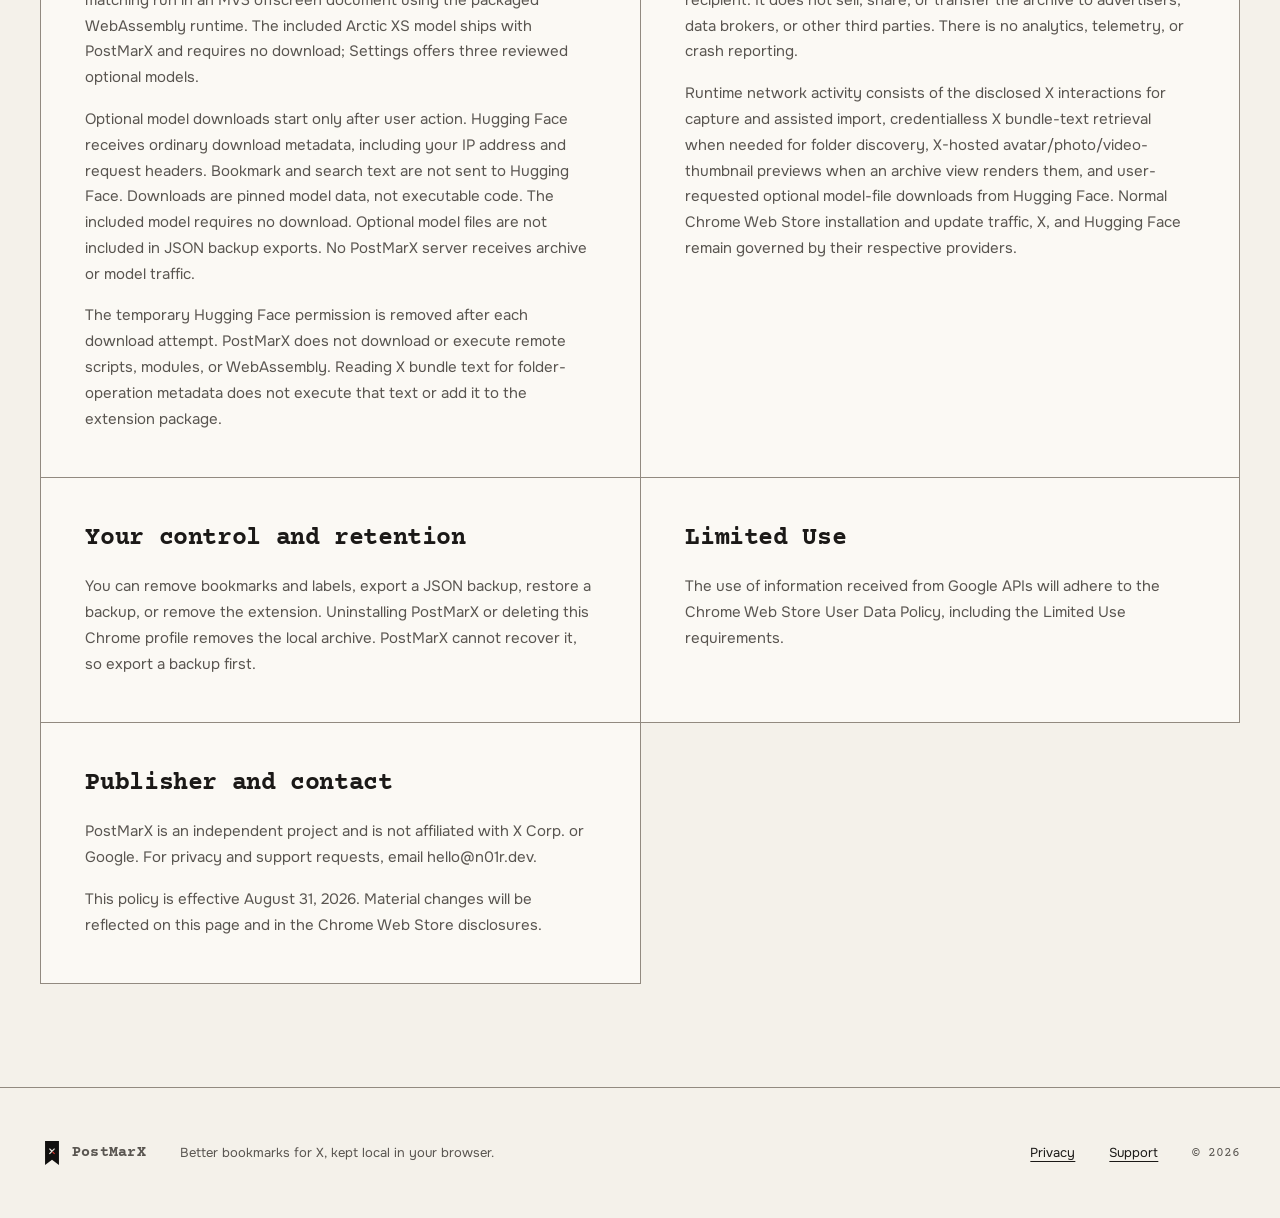
==== commit 5a642be5: "Deploy website ffea109fbddb" ====
--- a/privacy.html
+++ b/privacy.html
@@ -7,8 +7,8 @@
     <meta name="description" content="PostMarX privacy policy and Chrome Web Store data-use disclosure." />
     <link rel="icon" type="image/png" href="./icon-32.png" sizes="32x32" />
     <title>Privacy policy | PostMarX</title>
-    <script type="module" crossorigin src="./assets/main-hSiP3x1t.js"></script>
-    <link rel="stylesheet" crossorigin href="./assets/main-DnCQyGEs.css">
+    <script type="module" crossorigin src="./assets/main-CIfi4zjn.js"></script>
+    <link rel="stylesheet" crossorigin href="./assets/main-zITlwWEI.css">
   </head>
   <body data-page="privacy">
     <div id="app"></div>
--- a/assets/main-zITlwWEI.css
+++ b/assets/main-zITlwWEI.css
@@ -0,0 +1 @@
+:root,[data-theme=light]{--lightningcss-light:initial;--lightningcss-dark: ;color-scheme:light;--pmx-bg:#f4f1ea;--pmx-surface:#fbf9f4;--pmx-surface-2:#ece8df;--pmx-surface-3:#ded9cf;--pmx-line:#d9d4ca;--pmx-line-strong:#928a80;--pmx-text:#1b1917;--pmx-text-2:#595550;--pmx-text-3:#6b665f;--pmx-action:#1b1917;--pmx-action-hover:#302c28;--pmx-on-action:#fff9f3;--pmx-accent:#b92d27;--pmx-accent-wash:#f8e7e3;--pmx-accent-line:#e2aca6;--pmx-danger:#972348;--pmx-danger-hover:#7e1a3b;--pmx-danger-wash:#f7e8ed;--pmx-on-danger:#fff7fa;--pmx-ok:#356b49;--pmx-radius-sm:4px;--pmx-radius:6px;--pmx-radius-lg:10px;--pmx-ease:cubic-bezier(.2, 0, 0, 1)}[data-theme=dark]{--lightningcss-light: ;--lightningcss-dark:initial;color-scheme:dark;--pmx-bg:#12110f;--pmx-surface:#1a1816;--pmx-surface-2:#24211e;--pmx-surface-3:#302c28;--pmx-line:#34302c;--pmx-line-strong:#777069;--pmx-text:#f3efe7;--pmx-text-2:#c1bab0;--pmx-text-3:#9d958b;--pmx-action:#e4ded4;--pmx-action-hover:#f3efe7;--pmx-on-action:#181614;--pmx-accent:#f06b62;--pmx-accent-wash:#3b211f;--pmx-accent-line:#80423e;--pmx-danger:#ff84a6;--pmx-danger-hover:#ffa0b9;--pmx-danger-wash:#3a1d29;--pmx-on-danger:#240b14;--pmx-ok:#76c690}@media (prefers-color-scheme:dark){:root:not([data-theme]){--lightningcss-light: ;--lightningcss-dark:initial;color-scheme:dark;--pmx-bg:#12110f;--pmx-surface:#1a1816;--pmx-surface-2:#24211e;--pmx-surface-3:#302c28;--pmx-line:#34302c;--pmx-line-strong:#777069;--pmx-text:#f3efe7;--pmx-text-2:#c1bab0;--pmx-text-3:#9d958b;--pmx-action:#e4ded4;--pmx-action-hover:#f3efe7;--pmx-on-action:#181614;--pmx-accent:#f06b62;--pmx-accent-wash:#3b211f;--pmx-accent-line:#80423e;--pmx-danger:#ff84a6;--pmx-danger-hover:#ffa0b9;--pmx-danger-wash:#3a1d29;--pmx-on-danger:#240b14;--pmx-ok:#76c690}}@font-face{font-family:Onest;src:url(./Onest-Variable-CUIqqgP9.woff2)format("woff2");font-weight:100 900;font-style:normal;font-display:swap}@font-face{font-family:Courier Prime;src:url(./CourierPrime-Regular-DXo6U2x0.ttf)format("truetype");font-weight:400;font-style:normal;font-display:swap}@font-face{font-family:Courier Prime;src:url(./CourierPrime-Bold-CsRXgBhi.ttf)format("truetype");font-weight:700;font-style:normal;font-display:swap}:root{font-synthesis:none;text-rendering:optimizelegibility;scroll-behavior:smooth;--font-voice:"Courier Prime", "Courier New", monospace;--page-gutter:clamp(24px, 3.1vw, 52px);--page-max:1536px;font-family:Onest,ui-sans-serif,system-ui,sans-serif}*{box-sizing:border-box}.sr-only{clip:rect(0, 0, 0, 0);white-space:nowrap;border:0;width:1px;height:1px;padding:0;position:absolute;overflow:hidden}html,body,#app{min-height:100%;margin:0}body{background:var(--pmx-bg);color:var(--pmx-text)}body,button,a{font-family:inherit}a{color:inherit;text-underline-offset:4px;text-decoration-thickness:1px}button{color:inherit}::selection{background:var(--pmx-accent);color:var(--pmx-on-action)}::-webkit-scrollbar{width:10px}::-webkit-scrollbar-track{background:var(--pmx-bg)}::-webkit-scrollbar-thumb{background:var(--pmx-line-strong);border:3px solid var(--pmx-bg)}:focus-visible{outline:2px solid var(--pmx-accent);outline-offset:3px}[data-anchor-focus]:focus{outline:2px solid var(--pmx-accent);outline-offset:8px}.site-shell{background:var(--pmx-bg);min-width:320px;overflow:clip}.site-header{width:min(100%, var(--page-max));min-height:96px;padding:0 var(--page-gutter);border-bottom:1px solid var(--pmx-line-strong);grid-template-columns:1fr auto auto;align-items:center;gap:clamp(28px,4vw,68px);margin:0 auto;display:grid}.site-brand{letter-spacing:-.035em;align-items:center;gap:16px;width:fit-content;font-size:36px;font-weight:760;text-decoration:none;display:inline-flex}.brand-mark{object-fit:contain}.site-brand__mark{width:44px;height:44px}[data-theme=dark] .brand-mark{content:url("data:image/svg+xml,%3csvg%20xmlns='http://www.w3.org/2000/svg'%20width='537.5579'%20height='925.6'%20viewBox='243.2211%2049.2000%20537.5579%20925.6000'%3e%3ctitle%3ePostMarX%20Dark%20Icon%3c/title%3e%3cdesc%3eCanonical%20PostMarX%20bookmark%20icon.%3c/desc%3e%3cpath%20class='ribbon'%20d='%20M%20245.2211%2051.2000%20H%20778.7789%20V%20972.8000%20L%20512%20773.3895%20L%20245.2211%20972.8000%20Z'%20fill='%23F2EFE8'/%3e%3cg%20%3e%3cline%20x1='412.2947'%20y1='544.3368'%20x2='611.7053'%20y2='344.9263'%20stroke='%2311100F'%20stroke-width='45.8105'%20stroke-linecap='butt'/%3e%3cline%20x1='412.2947'%20y1='344.9263'%20x2='503.9158'%20y2='436.5474'%20stroke='%2311100F'%20stroke-width='45.8105'%20stroke-linecap='butt'/%3e%3cline%20x1='534.9053'%20y1='467.5368'%20x2='611.7053'%20y2='544.3368'%20stroke='%23E2342D'%20stroke-width='45.8105'%20stroke-linecap='butt'/%3e%3c/g%3e%3c/svg%3e")}.site-brand--small{font-family:var(--font-voice);letter-spacing:.02em;gap:8px;font-size:15px;font-weight:700}.site-brand--small .site-brand__mark{width:24px;height:24px}.site-header nav{align-items:center;gap:clamp(24px,3vw,46px);display:flex}.site-header nav a{align-items:center;min-height:44px;font-size:17px;text-decoration:none;display:inline-flex}.site-header nav a:hover{color:var(--pmx-accent)}.site-header__actions{align-items:center;gap:10px;display:flex}.theme-toggle{border:1px solid var(--pmx-line-strong);border-radius:var(--pmx-radius);width:54px;height:54px;color:var(--pmx-text);cursor:pointer;transition:background .14s var(--pmx-ease), transform .14s var(--pmx-ease);background:0 0;place-items:center;padding:0;display:grid}.theme-toggle:hover{background:var(--pmx-surface-2)}.theme-toggle:active{transform:translateY(1px)}.chrome-cta,.secondary-action{background:var(--pmx-action);width:fit-content;min-height:54px;color:var(--pmx-on-action);border-radius:var(--pmx-radius);transition:background .14s var(--pmx-ease), transform .14s var(--pmx-ease);justify-content:center;align-items:center;padding:0 25px;font-size:17px;font-weight:720;text-decoration:none;display:inline-flex}.chrome-cta:hover{background:var(--pmx-action-hover);transform:translateY(-1px)}.chrome-cta:active{transform:translateY(1px)}.site-header__cta{min-height:54px}.hero{width:min(100%, var(--page-max));min-height:706px;padding:44px var(--page-gutter) 40px;grid-template-columns:minmax(405px,.86fr) minmax(880px,2.14fr);align-items:center;gap:clamp(24px,2.6vw,44px);margin:0 auto;display:grid}.hero__copy{align-self:center;padding-bottom:12px}.hero__copy h1{letter-spacing:-.04em;text-wrap:nowrap;width:max-content;max-width:none;margin:0 0 24px;font-size:clamp(48px,3.52vw,54px);font-weight:840;line-height:1.08}.hero__copy h1 span{white-space:nowrap}.hero__copy>p{max-width:32ch;color:var(--pmx-text-2);margin:0 0 28px;font-size:18px;line-height:1.55}.hero__copy small{color:var(--pmx-text-3);margin-top:16px;font-size:12px;display:block}.product-flow{grid-template-columns:minmax(235px,.9fr) 38px minmax(170px,.62fr) 38px minmax(400px,1.48fr);align-items:start;gap:10px;width:100%;margin:0;display:grid}.flow-stage{min-width:0}.stage-legend{min-height:52px;font-family:var(--font-voice);text-transform:uppercase;letter-spacing:.08em;white-space:nowrap;align-items:center;gap:12px;margin:0 0 16px;display:flex}.stage-legend span,.proof-strip article>span{border:1px solid var(--pmx-accent);width:30px;height:30px;color:var(--pmx-accent);border-radius:50%;flex:none;place-items:center;font-size:15px;display:grid}.stage-legend b{font-size:14px;font-weight:400}.save-card{border:1px solid var(--pmx-line-strong);border-radius:var(--pmx-radius-lg);background:var(--pmx-surface);flex-direction:column;height:414px;display:flex;overflow:hidden}.save-card__chrome{border-bottom:1px solid var(--pmx-line);min-height:54px;color:var(--pmx-text-2);justify-content:space-between;align-items:center;padding:0 25px;display:flex}.save-card__post{padding:28px 18px 20px}.save-card__author,.library-demo__detail-author{align-items:center;gap:10px;display:flex}.save-card__author>p,.library-demo__detail-author p{gap:1px;min-width:0;margin:0;display:grid}.save-card__author strong,.save-card__author small{white-space:nowrap;text-overflow:ellipsis;overflow:hidden}.save-card__author small,.library-demo__detail-author small{color:var(--pmx-text-3);font-size:10px}.save-card__author>svg{margin-left:auto}.save-card__post>p{min-height:118px;margin:20px 0 10px;font-size:13px;line-height:1.6}.save-card__actions{color:var(--pmx-text-2);font-family:var(--font-voice);justify-content:space-between;align-items:center;font-size:10px;display:flex}.save-card__actions>span{align-items:center;gap:4px;display:inline-flex}.save-card__bookmark{border:1px solid var(--pmx-accent);border-radius:var(--pmx-radius-sm);background:var(--pmx-accent-wash);width:36px;height:36px;color:var(--pmx-accent);place-items:center;position:relative;display:grid!important}.save-card__bookmark-glyph{fill:currentColor}.save-card__click-pointer{z-index:1;color:var(--pmx-text);filter:drop-shadow(-1px 0 var(--pmx-surface)) drop-shadow(1px 0 var(--pmx-surface)) drop-shadow(0 -1px var(--pmx-surface)) drop-shadow(0 1px var(--pmx-surface));pointer-events:none;position:absolute;top:19px;left:16px}.save-card__toast{border-radius:var(--pmx-radius);background:var(--pmx-surface);grid-template-columns:auto 1fr auto;align-items:center;gap:10px;min-height:66px;margin:auto 16px 16px;padding:10px 14px;font-size:12px;display:grid;box-shadow:0 8px 24px #1b19172e}.save-card__toast-mark{width:28px;height:28px}.flow-arrow{color:var(--pmx-accent);margin-top:66px;overflow:hidden}.flow-arrow svg,.local-path>svg{fill:none;stroke:currentColor;stroke-width:2px;stroke-linecap:square;stroke-linejoin:miter;width:100%;display:block}.flow-arrow svg{animation:route-signal .82s var(--pmx-ease) both}@keyframes route-signal{0%{clip-path:inset(0 100% 0 0)}to{clip-path:inset(0)}}.model-plate{border:2px solid var(--pmx-line-strong);border-radius:var(--pmx-radius-lg);background:var(--pmx-surface);height:250px;box-shadow:inset 0 0 0 5px var(--pmx-surface-2);font-family:var(--font-voice);text-align:center;flex-direction:column;justify-content:center;align-items:center;gap:14px;margin-top:76px;display:flex;position:relative}.model-plate:before,.model-plate:after{content:"";background:repeating-linear-gradient(90deg, var(--pmx-line-strong) 0 3px, transparent 3px 8px);width:72%;height:10px;position:absolute;left:14%}.model-plate:before{top:-11px}.model-plate:after{bottom:-11px}.model-plate>span{letter-spacing:.08em;font-size:13px}.model-plate>strong{letter-spacing:.05em;font-size:22px}.model-plate>b{border:2px solid var(--pmx-accent);color:var(--pmx-accent);letter-spacing:.02em;padding:7px 9px 4px;font-size:19px;font-weight:400;transform:rotate(-5deg)}.model-plate>small{letter-spacing:.05em;font-size:10px;line-height:1.65}.model-plate__pin{border:1px solid var(--pmx-line-strong);border-radius:50%;width:8px;height:8px;position:absolute}.model-plate__pin--one{top:12px;left:12px}.model-plate__pin--two{top:12px;right:12px}.model-plate__pin--three{bottom:12px;left:12px}.model-plate__pin--four{bottom:12px;right:12px}.search-demo{border:1px solid var(--pmx-line-strong);border-radius:var(--pmx-radius-lg);background:var(--pmx-surface);flex-direction:column;height:590px;font-size:13px;display:flex;overflow:hidden}.search-demo__header{border-bottom:1px solid var(--pmx-line);justify-content:space-between;align-items:center;min-height:52px;padding:0 14px;display:flex}.search-demo__brand,.search-demo__tools,.search-demo__author,.search-demo__chips,.search-demo__status>span,.library-demo__status>span{align-items:center;display:flex}.search-demo__brand{font-family:var(--font-voice);gap:7px}.search-demo__brand strong{letter-spacing:.04em;font-size:14px}.search-demo__brand span{color:var(--pmx-text-3);font-size:11px}.search-demo__mark{width:28px;height:28px}.search-demo__tools{color:var(--pmx-text-2);gap:12px}.search-demo__tools:before{content:"↗";border-right:1px solid var(--pmx-line);align-items:center;min-height:24px;padding-right:12px;font-size:20px;line-height:1;display:inline-flex}.search-demo__tools svg{width:16px;height:16px}.search-demo__controls{border-bottom:1px solid var(--pmx-line);padding:12px}.search-demo__query{border:1px solid var(--pmx-line-strong);border-radius:var(--pmx-radius-sm);white-space:nowrap;align-items:center;gap:9px;min-height:40px;padding:0 11px;font-size:15px;display:flex;overflow:hidden}.search-demo__query span{text-overflow:ellipsis;overflow:hidden}.search-demo__filters{grid-template-columns:1fr 1fr;gap:8px;margin-top:10px;display:grid}.search-demo__filter{grid-template-columns:minmax(0,1fr);gap:5px;min-width:0;display:grid}.search-demo__filter small{color:var(--pmx-text-2);grid-column:1;font-size:11px;font-weight:600}.search-demo__filter b{border:1px solid var(--pmx-line-strong);border-radius:var(--pmx-radius-sm);grid-area:2/1;align-items:center;gap:6px;min-height:34px;padding:0 34px 0 10px;font-size:13px;font-weight:450;display:flex}.search-demo__filter>svg{pointer-events:none;grid-area:2/1;place-self:center end;margin-right:10px}.search-demo__summary{grid-template-columns:minmax(max-content,1fr) auto;align-items:start;gap:6px 12px;padding:10px 12px;display:grid}.search-demo__summary>span{color:var(--pmx-text-3);font-family:var(--font-voice);align-self:center;font-size:11px}.search-demo__modes,.mode-switch{border:1px solid var(--pmx-line-strong);border-radius:var(--pmx-radius-sm);width:fit-content;margin:0;display:flex;overflow:hidden}.search-demo__modes span,.mode-switch span{border-right:1px solid var(--pmx-line);align-items:center;min-height:28px;padding:0 10px;font-size:11px;font-weight:600;display:inline-flex}.search-demo__modes span:last-child,.mode-switch span:last-child{border-right:0}.search-demo__modes span[data-active=true],.mode-switch span[data-active=true]{background:var(--pmx-accent-wash);color:var(--pmx-accent)}.search-demo__summary p{color:var(--pmx-text-2);text-align:right;grid-column:2;margin:0;font-size:11px;line-height:1.35}.search-demo__results{flex:1;min-height:0;overflow:hidden}.search-demo__result{border-top:1px solid var(--pmx-line);grid-template-columns:28px 1fr auto;align-items:start;gap:9px;min-height:128px;padding:12px;display:grid}.search-demo__avatar{border:1px solid var(--pmx-line);background:var(--pmx-surface-2);width:28px;height:28px;color:var(--pmx-text-2);font-family:var(--font-voice);border-radius:50%;place-items:center;font-size:9px;display:grid}.search-demo__result-copy{min-width:0}.search-demo__author{gap:6px}.search-demo__author strong{font-size:13px}.search-demo__author span,.search-demo__result>time{color:var(--pmx-text-3);font-size:11px}.search-demo__result-copy>p{color:var(--pmx-text-2);margin:6px 0 9px;font-size:13px;line-height:1.5}.search-demo__chips{flex-wrap:wrap;gap:5px}.search-demo__chip{border-radius:var(--pmx-radius-sm);background:var(--pmx-surface-2);min-height:22px;font-family:var(--font-voice);align-items:center;gap:4px;padding:0 7px;font-size:10px;display:inline-flex}.search-demo__chip[data-category=true]{border:1px solid var(--pmx-line-strong);background:0 0}.search-demo__chip i,.library-demo__sidebar i,.library-demo__detail i,.organize-docket__rail i{background:var(--pmx-accent);width:6px;height:6px;display:inline-block}i[data-color=ochre]{background:#9b6d24}i[data-color=green]{background:var(--pmx-ok)}.search-demo__status,.library-demo__status{border-top:1px solid var(--pmx-line);min-height:34px;font-family:var(--font-voice);color:var(--pmx-text-2);white-space:nowrap;justify-content:space-between;align-items:center;padding:0 12px;font-size:11px;display:flex}.search-demo__status i,.library-demo__status i{border:1px solid var(--pmx-ok);background:var(--pmx-ok);border-radius:50%;width:8px;height:8px;margin-right:6px}.search-demo__status .search-demo__status-spinner{border-color:var(--pmx-text-3);background:0 0;border-right-color:#0000}.proof-strip{width:min(100%, var(--page-max));border-top:1px solid var(--pmx-line-strong);border-bottom:1px solid var(--pmx-line-strong);grid-template-columns:repeat(3,1fr);min-height:222px;margin:0 auto;display:grid}.proof-strip article{border-right:1px solid var(--pmx-line-strong);grid-template-columns:30px 1fr;align-items:start;gap:14px;padding:48px clamp(26px,3vw,54px);display:grid}.proof-strip article:last-child{border-right:0}.proof-strip h2{font-family:var(--font-voice);letter-spacing:.02em;margin:2px 0 16px;font-size:17px}.proof-strip p{max-width:39ch;color:var(--pmx-text-2);margin:0;font-size:14px;line-height:1.6}.section{width:min(100%, var(--page-max));padding:clamp(84px, 9vw, 140px) var(--page-gutter);border-bottom:1px solid var(--pmx-line-strong);margin:0 auto}.section-heading{max-width:780px;margin-bottom:52px}.section-heading h2,.privacy-section h2,.install-section h2{letter-spacing:-.04em;text-wrap:balance;max-width:15ch;margin:0 0 22px;font-size:clamp(38px,4.3vw,68px);line-height:1.02}.section-heading>p,.privacy-section__copy>p,.install-section>p{max-width:65ch;color:var(--pmx-text-2);margin:0;font-size:18px;line-height:1.6}.library-demo{border:1px solid var(--pmx-line-strong);border-radius:var(--pmx-radius-lg);background:var(--pmx-surface);grid-template-rows:64px 1fr;grid-template-columns:190px minmax(440px,1fr) minmax(310px,.72fr);min-height:680px;margin:0;display:grid;overflow:hidden}.library-demo__header{border-bottom:1px solid var(--pmx-line);grid-column:1/-1;grid-template-columns:190px minmax(300px,620px) 1fr;align-items:center;gap:22px;padding:0 18px;display:grid}.library-demo__brand small{color:var(--pmx-text-3);font-family:var(--font-voice);white-space:nowrap;font-size:10px;font-weight:400}.library-demo__search{border:1px solid var(--pmx-line-strong);border-radius:var(--pmx-radius-sm);min-height:38px;color:var(--pmx-text-2);align-items:center;gap:10px;padding:0 12px;display:flex}.library-demo__theme{justify-self:end;place-items:center;display:grid}.library-demo__sidebar{border-right:1px solid var(--pmx-line);flex-direction:column;gap:4px;min-width:0;padding:14px 10px;font-size:13px;display:flex}.library-demo__sidebar>strong{color:var(--pmx-text-3);font-family:var(--font-voice);letter-spacing:.08em;margin:16px 8px 5px;font-size:10px}.library-demo__sidebar>span{border-radius:var(--pmx-radius-sm);align-items:center;gap:8px;min-height:38px;padding:0 9px;display:flex}.library-demo__sidebar>span[data-active=true]{background:var(--pmx-accent-wash);color:var(--pmx-accent)}.library-demo__sidebar b{font-family:var(--font-voice);margin-left:auto;font-size:10px}.library-demo__main{min-width:0;overflow:hidden}.library-demo__titlebar{border-bottom:1px solid var(--pmx-line);align-items:center;min-height:52px;padding:0 16px;font-size:16px;font-weight:720;display:flex}.library-demo__toolbar{justify-content:space-between;align-items:center;min-height:54px;padding:0 12px;display:flex}.library-demo__toolbar strong{color:var(--pmx-text-3);font-family:var(--font-voice);font-size:10px}.library-demo__toolbar>span{border:1px solid var(--pmx-line-strong);border-radius:var(--pmx-radius-sm);align-items:center;gap:8px;min-height:34px;padding:0 10px;font-size:12px;font-weight:620;display:inline-flex}.library-demo__rows>article{border-bottom:1px solid var(--pmx-line);grid-template-columns:36px minmax(0,1fr) auto;align-content:start;gap:12px;min-height:234px;padding:16px 14px;display:grid;position:relative}.library-demo__rows>article[data-selected=true]{background:var(--pmx-surface-2);box-shadow:inset 0 1px var(--pmx-line-strong), inset 0 -1px var(--pmx-line-strong)}.library-demo__rows .search-demo__avatar{width:36px;height:36px;font-size:11px}.library-demo__rows h3{margin:0;font-size:14px}.library-demo__rows h3 small{color:var(--pmx-text-3);margin-left:5px;font-weight:400}.library-demo__rows p{color:var(--pmx-text-2);margin:7px 0 10px;font-size:13px;line-height:1.45}.library-demo__rows time{color:var(--pmx-text-3);font-family:var(--font-voice);font-size:10px}.library-demo__row-copy{min-width:0}.library-demo__row-actions{border:1px solid var(--pmx-line);border-radius:var(--pmx-radius-sm);background:var(--pmx-surface);box-shadow:0 2px 7px color-mix(in srgb, var(--pmx-bg) 65%, transparent);align-items:center;gap:8px;padding:5px 7px;font-size:10px;font-weight:650;display:flex;position:absolute;top:8px;right:8px}.library-demo__row-actions span{white-space:nowrap;align-items:center;gap:3px;display:inline-flex}.library-demo__media{border:1px solid var(--pmx-line-strong);border-radius:var(--pmx-radius-sm);width:100%;height:138px;overflow:hidden}.library-demo__media--photo{background:linear-gradient(90deg, #33481ae6, #777144c7 42%, #615346e0), var(--pmx-surface-3)}.library-demo__media--photo span{filter:blur(5px);background:#2b2730e0;border-radius:42% 42% 12% 12%;width:22%;height:105%;margin:8% auto 0;display:block;box-shadow:0 0 34px 12px #e6e2cb4d}.library-demo__media--code{background:#211b1e;align-content:center;gap:7px;padding:12px;display:grid}.library-demo__media--code span{width:calc(48% + var(--code-line,0%));opacity:.66;background:#a89183;border-radius:1px;height:3px}.library-demo__media--code span:nth-child(2n){background:#846f8f;width:76%}.library-demo__media--code span:nth-child(3n){background:#9e5c58;width:61%}.library-demo__media--compact{height:118px}.library-demo__detail{border-left:1px solid var(--pmx-line);flex-direction:column;min-width:0;display:flex}.library-demo__detail>header{border-bottom:1px solid var(--pmx-line);min-height:52px;color:var(--pmx-text-2);letter-spacing:.08em;text-transform:uppercase;justify-content:space-between;align-items:center;padding:0 16px;font-size:11px;font-weight:700;display:flex}.library-demo__detail-body{flex:1;min-height:0;padding:16px}.library-demo__detail-author{align-items:center;gap:10px;display:flex}.library-demo__detail-author .search-demo__avatar{width:38px;height:38px}.library-demo__detail-author strong,.library-demo__detail-author small{display:block}.library-demo__detail-author p{margin:0}.library-demo__detail-author small{color:var(--pmx-text-3);margin-top:2px}.library-demo__detail-body>p{margin:16px 0 14px;font-size:13px;line-height:1.5}.library-demo__detail .library-demo__media{height:174px}.library-demo__manage-labels{border:1px solid var(--pmx-line-strong);border-radius:var(--pmx-radius-sm);align-items:center;gap:7px;width:fit-content;min-height:34px;margin:12px 0;padding:0 10px;font-size:12px;font-weight:650;display:inline-flex}.library-demo__detail dl{margin:0}.library-demo__detail dl>div{grid-template-columns:54px minmax(0,1fr);align-items:center;min-height:30px;font-size:10px;display:grid}.library-demo__detail dt{color:var(--pmx-text-3);font-family:var(--font-voice);text-transform:uppercase;font-weight:700}.library-demo__detail dd{min-width:0;color:var(--pmx-text-2);font-family:var(--font-voice);white-space:nowrap;text-overflow:ellipsis;justify-content:flex-end;align-items:center;gap:7px;margin:0;display:flex;overflow:hidden}.library-demo__icon-action{place-items:center;margin-left:auto;display:grid}.library-demo__detail-actions{border-top:1px solid var(--pmx-line);justify-content:space-between;align-items:center;gap:8px;min-height:54px;padding:0 16px;display:flex}.library-demo__detail-actions span{border-radius:var(--pmx-radius-sm);background:var(--pmx-action);min-height:34px;color:var(--pmx-on-action);white-space:nowrap;align-items:center;gap:6px;padding:0 10px;font-size:11px;font-weight:650;display:inline-flex}.library-demo__detail-actions span:last-child{background:var(--pmx-danger);color:var(--pmx-on-danger)}.mode-switch{margin:0}.mode-explanations{border-top:1px solid var(--pmx-line-strong);border-bottom:1px solid var(--pmx-line-strong);grid-template-columns:repeat(3,1fr);margin-top:30px;display:grid}.mode-explanations article{border-right:1px solid var(--pmx-line-strong);padding:28px 30px}.mode-explanations article:last-child{border-right:0}.mode-explanations h3{font-family:var(--font-voice);margin:0 0 10px;font-size:16px}.mode-explanations p{color:var(--pmx-text-2);margin:0;line-height:1.55}.scope-note{max-width:80ch;color:var(--pmx-text-3);margin:24px 0 0;font-size:13px;line-height:1.6}.organize-section{grid-template-columns:minmax(330px,.75fr) minmax(600px,1.25fr);gap:clamp(50px,8vw,130px);display:grid}.organize-section .section-heading{margin:0}.organize-docket{border-top:1px solid var(--pmx-line-strong);border-bottom:1px solid var(--pmx-line-strong);grid-template-columns:minmax(220px,.78fr) minmax(340px,1.22fr);display:grid}.organize-docket__rail{border-right:1px solid var(--pmx-line-strong);margin:0;padding:18px 22px}.organize-docket__rail>div{border-bottom:1px solid var(--pmx-line);justify-content:space-between;align-items:center;min-height:48px;font-size:13px;display:flex}.organize-docket__rail>div:last-child{border-bottom:0}.organize-docket__rail span{align-items:center;gap:8px;display:flex}.organize-docket__rail b{color:var(--pmx-text-3);font-family:var(--font-voice);font-size:11px}.organize-docket__copy{padding:8px 28px}.organize-docket__copy article{border-bottom:1px solid var(--pmx-line);grid-template-columns:24px 1fr;column-gap:12px;padding:23px 0;display:grid}.organize-docket__copy article:last-child{border-bottom:0}.organize-docket__copy svg{color:var(--pmx-accent);grid-row:1/3}.organize-docket__copy h3{font-family:var(--font-voice);margin:0 0 8px;font-size:15px}.organize-docket__copy p{color:var(--pmx-text-2);margin:0;font-size:13px;line-height:1.55}.privacy-section{background:var(--pmx-surface-2);grid-template-columns:minmax(360px,.78fr) minmax(650px,1.22fr);align-items:center;gap:clamp(50px,8vw,130px);display:grid}.privacy-section__copy ul{gap:12px;margin:30px 0 0;padding:0;list-style:none;display:grid}.privacy-section__copy li{align-items:center;gap:10px;font-size:14px;display:flex}.privacy-section__copy li svg{color:var(--pmx-ok)}.text-link{color:var(--pmx-accent);margin-top:28px;font-weight:700;display:inline-block}.local-path{grid-template-columns:repeat(3,minmax(150px,1fr) 46px);align-items:center;min-height:300px;margin:0;display:grid}.local-path>div{border:1px solid var(--pmx-line-strong);border-radius:var(--pmx-radius-lg);background:var(--pmx-bg);text-align:center;flex-direction:column;justify-content:center;align-items:center;gap:14px;min-height:190px;padding:30px 18px;display:flex}.local-path>div svg{color:var(--pmx-accent)}.local-path>div span{font-family:var(--font-voice);letter-spacing:.07em;font-size:11px}.local-path>div b{max-width:16ch;font-size:13px;font-weight:500;line-height:1.45}.local-path>svg{color:var(--pmx-accent)}.local-path>div:last-child{grid-column:5}.faq-section{grid-template-columns:minmax(340px,.75fr) minmax(560px,1.25fr);gap:clamp(60px,8vw,140px);display:grid}.faq-section .section-heading{margin:0}.faq-list{border-top:1px solid var(--pmx-line-strong)}.faq-list details{border-bottom:1px solid var(--pmx-line-strong)}.faq-list summary{cursor:pointer;justify-content:space-between;align-items:center;gap:20px;min-height:68px;font-weight:650;list-style:none;display:flex}.faq-list summary::-webkit-details-marker{display:none}.faq-list summary svg{transition:transform .14s var(--pmx-ease);flex:none}.faq-list details[open] summary svg{transform:rotate(180deg)}.faq-list details p{max-width:68ch;color:var(--pmx-text-2);margin:-4px 44px 24px 0;line-height:1.65}.install-section{width:min(100%, var(--page-max));min-height:490px;padding:92px var(--page-gutter);border-bottom:1px solid var(--pmx-line-strong);text-align:center;flex-direction:column;justify-content:center;align-items:center;margin:0 auto;display:flex}.install-section__mark{width:52px;height:52px;margin-bottom:24px}.install-section h2{max-width:16ch}.install-section>p{max-width:48ch;margin-bottom:30px}.secondary-action{color:var(--pmx-text);border:1px solid var(--pmx-line-strong);background:0 0}.secondary-action:hover{color:var(--pmx-accent);border-color:var(--pmx-accent)}.policy-page{width:min(100%, var(--page-max));padding:clamp(70px, 8vw, 126px) var(--page-gutter);border-bottom:1px solid var(--pmx-line-strong);margin:0 auto}.policy-page__hero{max-width:920px;margin-bottom:clamp(48px,6vw,88px)}.policy-page__eyebrow{color:var(--pmx-accent);font-family:var(--font-voice);letter-spacing:.08em;text-transform:uppercase;margin:0 0 18px;font-size:13px;font-weight:700}.policy-page__hero h1{letter-spacing:-.05em;margin:0 0 24px;font-size:clamp(50px,7vw,96px);line-height:.98}.policy-page__hero>p:last-child{max-width:68ch;color:var(--pmx-text-2);margin:0;font-size:clamp(17px,2vw,21px);line-height:1.65}.policy-page__grid,.support-grid{border-top:1px solid var(--pmx-line-strong);border-left:1px solid var(--pmx-line-strong);grid-template-columns:repeat(2,minmax(0,1fr));display:grid}.policy-card{border-right:1px solid var(--pmx-line-strong);border-bottom:1px solid var(--pmx-line-strong);background:var(--pmx-surface);min-width:0;padding:clamp(28px,3.5vw,52px)}.policy-card h2,.support-hub h2{font-family:var(--font-voice);letter-spacing:-.015em;margin:0 0 20px;font-size:clamp(19px,2vw,25px);line-height:1.25}.policy-card p,.policy-card li,.support-hub p{color:var(--pmx-text-2);font-size:15px;line-height:1.72}.policy-card p{margin:0 0 16px}.policy-card p:last-child{margin-bottom:0}.policy-card ol,.policy-card ul{margin:0;padding-left:1.35em}.policy-card li+li{margin-top:12px}.support-hub{border:1px solid var(--pmx-line-strong);background:var(--pmx-surface-2);grid-template-columns:minmax(0,1fr) auto;align-items:center;gap:clamp(28px,5vw,74px);margin-top:clamp(48px,6vw,80px);padding:clamp(30px,4vw,58px);display:grid}.support-hub h2{margin-bottom:12px}.support-hub p{max-width:68ch;margin:0}.support-hub .policy-page__eyebrow{color:var(--pmx-accent);margin-bottom:12px}.site-footer{width:min(100%, var(--page-max));min-height:130px;padding:28px var(--page-gutter);color:var(--pmx-text-2);grid-template-columns:auto 1fr auto auto auto;align-items:center;gap:34px;margin:0 auto;font-size:13px;display:grid}.site-footer p{margin:0}.site-footer>a:not(.site-brand){color:var(--pmx-text)}.site-footer>span{font-family:var(--font-voice)}@media (width<=1320px){.hero{grid-template-columns:300px minmax(0,1fr)}.hero__copy h1{font-size:52px}.product-flow{grid-template-columns:minmax(210px,.9fr) 28px minmax(150px,.62fr) 28px minmax(350px,1.48fr);gap:6px}.stage-legend{letter-spacing:.04em;gap:8px}.stage-legend b{font-size:12px}.library-demo{grid-template-columns:150px minmax(390px,1fr) 290px}.library-demo__header{grid-template-columns:150px minmax(300px,620px) 1fr}.library-demo__detail-body{padding:14px}.library-demo__detail-actions{padding:0 12px}.local-path{grid-template-columns:minmax(150px,1fr) 34px minmax(150px,1fr) 34px minmax(150px,1fr)}}@media (width<=1390px){.site-header{grid-template-columns:1fr auto}.site-header nav{display:none}.hero{grid-template-columns:1fr;padding-top:72px}.hero__copy{display:block}.hero__copy h1{grid-column:1/-1;width:auto;max-width:650px}.hero__copy>p{max-width:48ch}.product-flow{grid-template-columns:minmax(230px,.9fr) 34px minmax(170px,.62fr) 34px minmax(380px,1.48fr);margin-top:36px}.proof-strip{margin-top:54px}.organize-section,.privacy-section,.faq-section{grid-template-columns:1fr}.organize-section .section-heading,.faq-section .section-heading{margin-bottom:0}.local-path{max-width:760px}}@media (width<=1020px){.library-demo{grid-template-columns:155px minmax(0,1fr)}.library-demo__header{grid-template-columns:155px minmax(300px,1fr) auto}.library-demo__detail{display:none}}@media (width>=781px) and (width<=960px){.product-flow{grid-template-rows:auto 54px auto;grid-template-columns:minmax(300px,1fr) 46px minmax(220px,.72fr);gap:18px 14px}.flow-stage--save{grid-area:1/1}.flow-arrow--save-to-model{grid-area:1/2}.flow-stage--model{grid-area:1/3}.flow-arrow--model-to-search{grid-area:2/3;align-self:center;width:42px;margin:4px auto;transform:rotate(90deg)}.flow-stage--search{grid-area:3/1/auto/-1}.save-card{max-width:390px}.model-plate{min-width:220px}}@media (width<=780px){.site-header{gap:12px;min-height:76px}.site-brand{gap:9px;font-size:25px}.site-brand__mark{width:32px;height:32px}.theme-toggle{width:44px;height:44px}.site-header__cta{min-height:44px;padding:0 15px;font-size:14px}.hero{min-height:auto;padding-top:54px}.hero__copy{display:block}.hero__copy h1{width:max-content;max-width:none;font-size:clamp(43px,12vw,62px)}.hero__copy>p{font-size:17px}.product-flow{flex-direction:column;align-items:stretch;gap:22px;display:flex}.flow-stage{width:100%}.stage-legend{min-height:40px;margin-bottom:10px}.flow-arrow{width:42px;margin:-2px auto;transform:rotate(90deg)}.save-card{max-width:390px;margin:0 auto}.model-plate{width:min(100%,280px);height:230px;margin:0 auto}.search-demo{height:590px}.proof-strip{grid-template-columns:1fr;margin-top:80px}.proof-strip article{border-right:0;border-bottom:1px solid var(--pmx-line-strong)}.proof-strip article:last-child{border-bottom:0}.section{padding-top:80px;padding-bottom:80px}.section-heading h2,.privacy-section h2,.install-section h2{font-size:clamp(38px,10vw,54px)}.section-heading>p,.privacy-section__copy>p,.install-section>p{font-size:16px}.library-demo{grid-template-rows:auto auto 1fr;grid-template-columns:1fr;min-height:640px}.library-demo__header{grid-column:1;grid-template-columns:1fr auto;gap:12px;padding:12px}.library-demo__header .site-brand{display:none}.library-demo__search{grid-column:1}.library-demo__theme{grid-area:1/2}.library-demo__sidebar{border-right:0;border-bottom:1px solid var(--pmx-line);flex-direction:row;padding:10px 12px;overflow:auto}.library-demo__sidebar>strong{display:none}.library-demo__sidebar>span{flex:none}.library-demo__toolbar{min-height:54px;padding:0 12px}.library-demo__rows>article{min-height:220px}.library-demo__row-actions{display:none}.mode-explanations{grid-template-columns:1fr}.mode-explanations article{border-right:0;border-bottom:1px solid var(--pmx-line-strong)}.mode-explanations article:last-child{border-bottom:0}.organize-docket{grid-template-columns:1fr}.organize-docket__rail{border-right:0;border-bottom:1px solid var(--pmx-line-strong)}.local-path{flex-direction:column;gap:12px;display:flex}.local-path>div{width:100%;min-height:150px}.local-path>svg{width:38px;transform:rotate(90deg)}.site-footer{grid-template-columns:1fr auto;gap:18px}.site-footer p{grid-area:2/1/auto/-1}.policy-page__grid,.support-grid,.support-hub{grid-template-columns:1fr}}@media (width<=420px){:root{--page-gutter:18px}.site-header{padding-right:12px}.site-brand{font-size:21px}.site-header__actions{gap:6px}.theme-toggle{width:40px;height:40px}.site-header__cta{padding:0 12px}.hero__copy h1{letter-spacing:-.035em;text-wrap:balance;width:auto;font-size:clamp(39px,11vw,46px)}.hero__copy h1 span{white-space:normal}.search-demo__tools{gap:9px}.search-demo__summary{grid-template-columns:1fr}.search-demo__modes,.search-demo__summary p{grid-column:1}.search-demo__summary p{text-align:left}.search-demo__result{grid-template-columns:28px 1fr}.search-demo__result>time,.library-demo__toolbar>span{display:none}.library-demo__rows>article{grid-template-columns:34px 1fr}.library-demo__rows time{display:none}.organize-docket__copy{padding:8px 18px}.faq-list summary{font-size:14px}.site-footer{grid-template-columns:1fr}.site-footer>a:not(.site-brand),.site-footer>span{width:fit-content}}@media (prefers-reduced-motion:reduce){:root{scroll-behavior:auto}*,:before,:after{transition-duration:.01ms!important;animation-duration:.01ms!important;animation-iteration-count:1!important}}@media (prefers-color-scheme:dark){:root:not([data-theme]) .brand-mark{content:url("data:image/svg+xml,%3csvg%20xmlns='http://www.w3.org/2000/svg'%20width='537.5579'%20height='925.6'%20viewBox='243.2211%2049.2000%20537.5579%20925.6000'%3e%3ctitle%3ePostMarX%20Dark%20Icon%3c/title%3e%3cdesc%3eCanonical%20PostMarX%20bookmark%20icon.%3c/desc%3e%3cpath%20class='ribbon'%20d='%20M%20245.2211%2051.2000%20H%20778.7789%20V%20972.8000%20L%20512%20773.3895%20L%20245.2211%20972.8000%20Z'%20fill='%23F2EFE8'/%3e%3cg%20%3e%3cline%20x1='412.2947'%20y1='544.3368'%20x2='611.7053'%20y2='344.9263'%20stroke='%2311100F'%20stroke-width='45.8105'%20stroke-linecap='butt'/%3e%3cline%20x1='412.2947'%20y1='344.9263'%20x2='503.9158'%20y2='436.5474'%20stroke='%2311100F'%20stroke-width='45.8105'%20stroke-linecap='butt'/%3e%3cline%20x1='534.9053'%20y1='467.5368'%20x2='611.7053'%20y2='544.3368'%20stroke='%23E2342D'%20stroke-width='45.8105'%20stroke-linecap='butt'/%3e%3c/g%3e%3c/svg%3e")}}@media (forced-colors:active){.chrome-cta,.secondary-action,.save-card,.search-demo,.library-demo,.local-path>div,.policy-card,.support-hub{border:1px solid canvastext}.flow-arrow,.local-path>svg,.organize-docket__copy svg{color:linktext}:focus-visible{outline-color:highlight}}
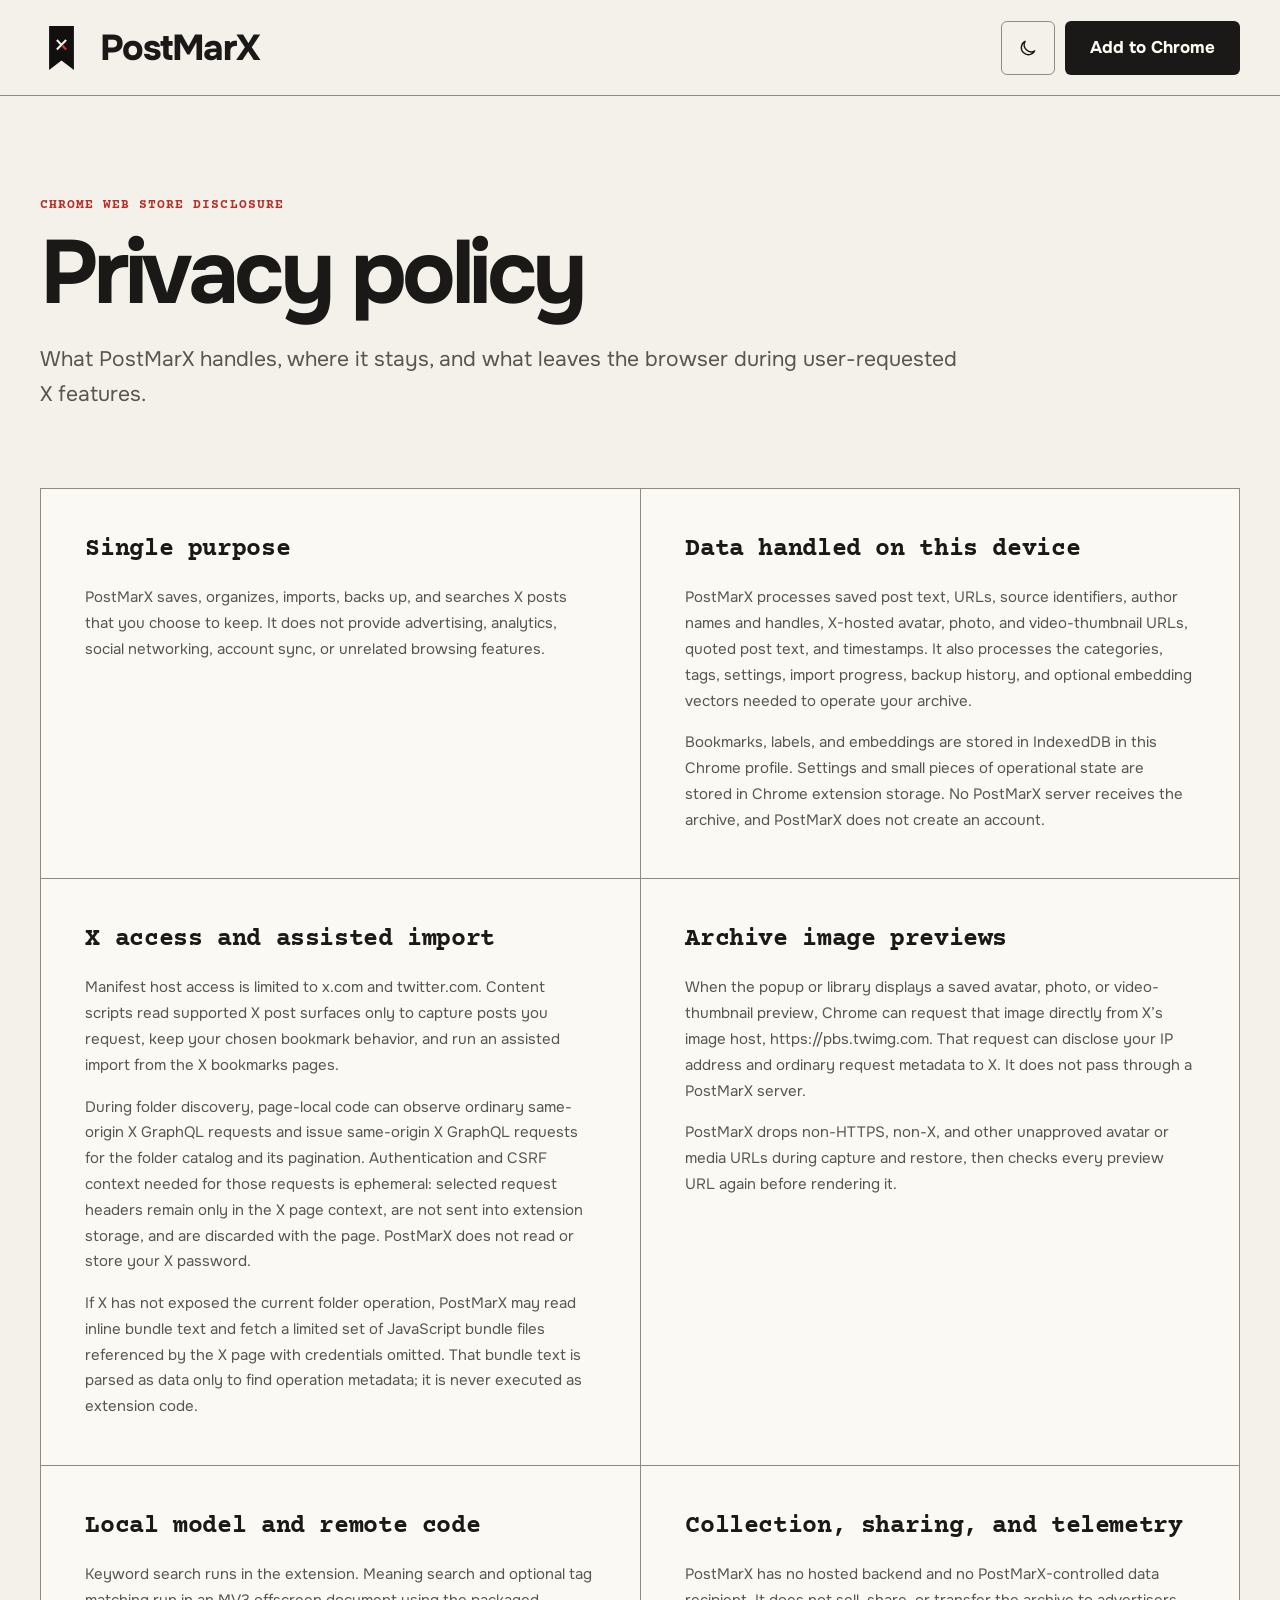
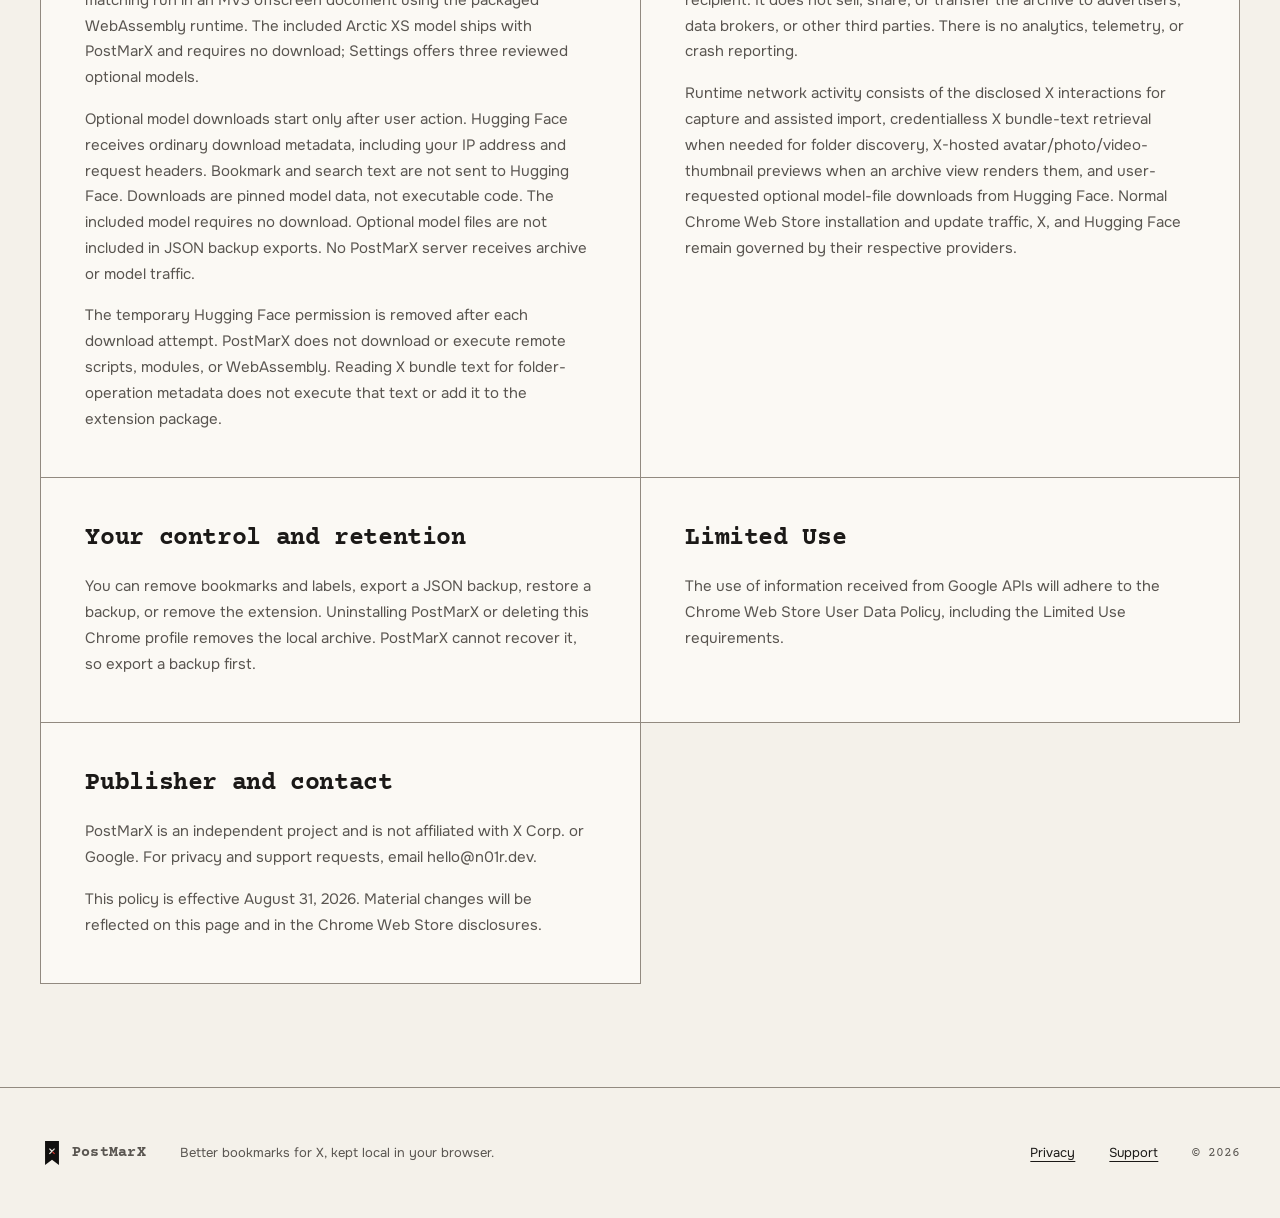
==== commit fcebf01d: "Deploy website 8768e1ca1c2a" ====
--- a/privacy.html
+++ b/privacy.html
@@ -7,7 +7,7 @@
     <meta name="description" content="PostMarX privacy policy and Chrome Web Store data-use disclosure." />
     <link rel="icon" type="image/png" href="./icon-32.png" sizes="32x32" />
     <title>Privacy policy | PostMarX</title>
-    <script type="module" crossorigin src="./assets/main-CIfi4zjn.js"></script>
+    <script type="module" crossorigin src="./assets/main-QLhbgaQx.js"></script>
     <link rel="stylesheet" crossorigin href="./assets/main-zITlwWEI.css">
   </head>
   <body data-page="privacy">
